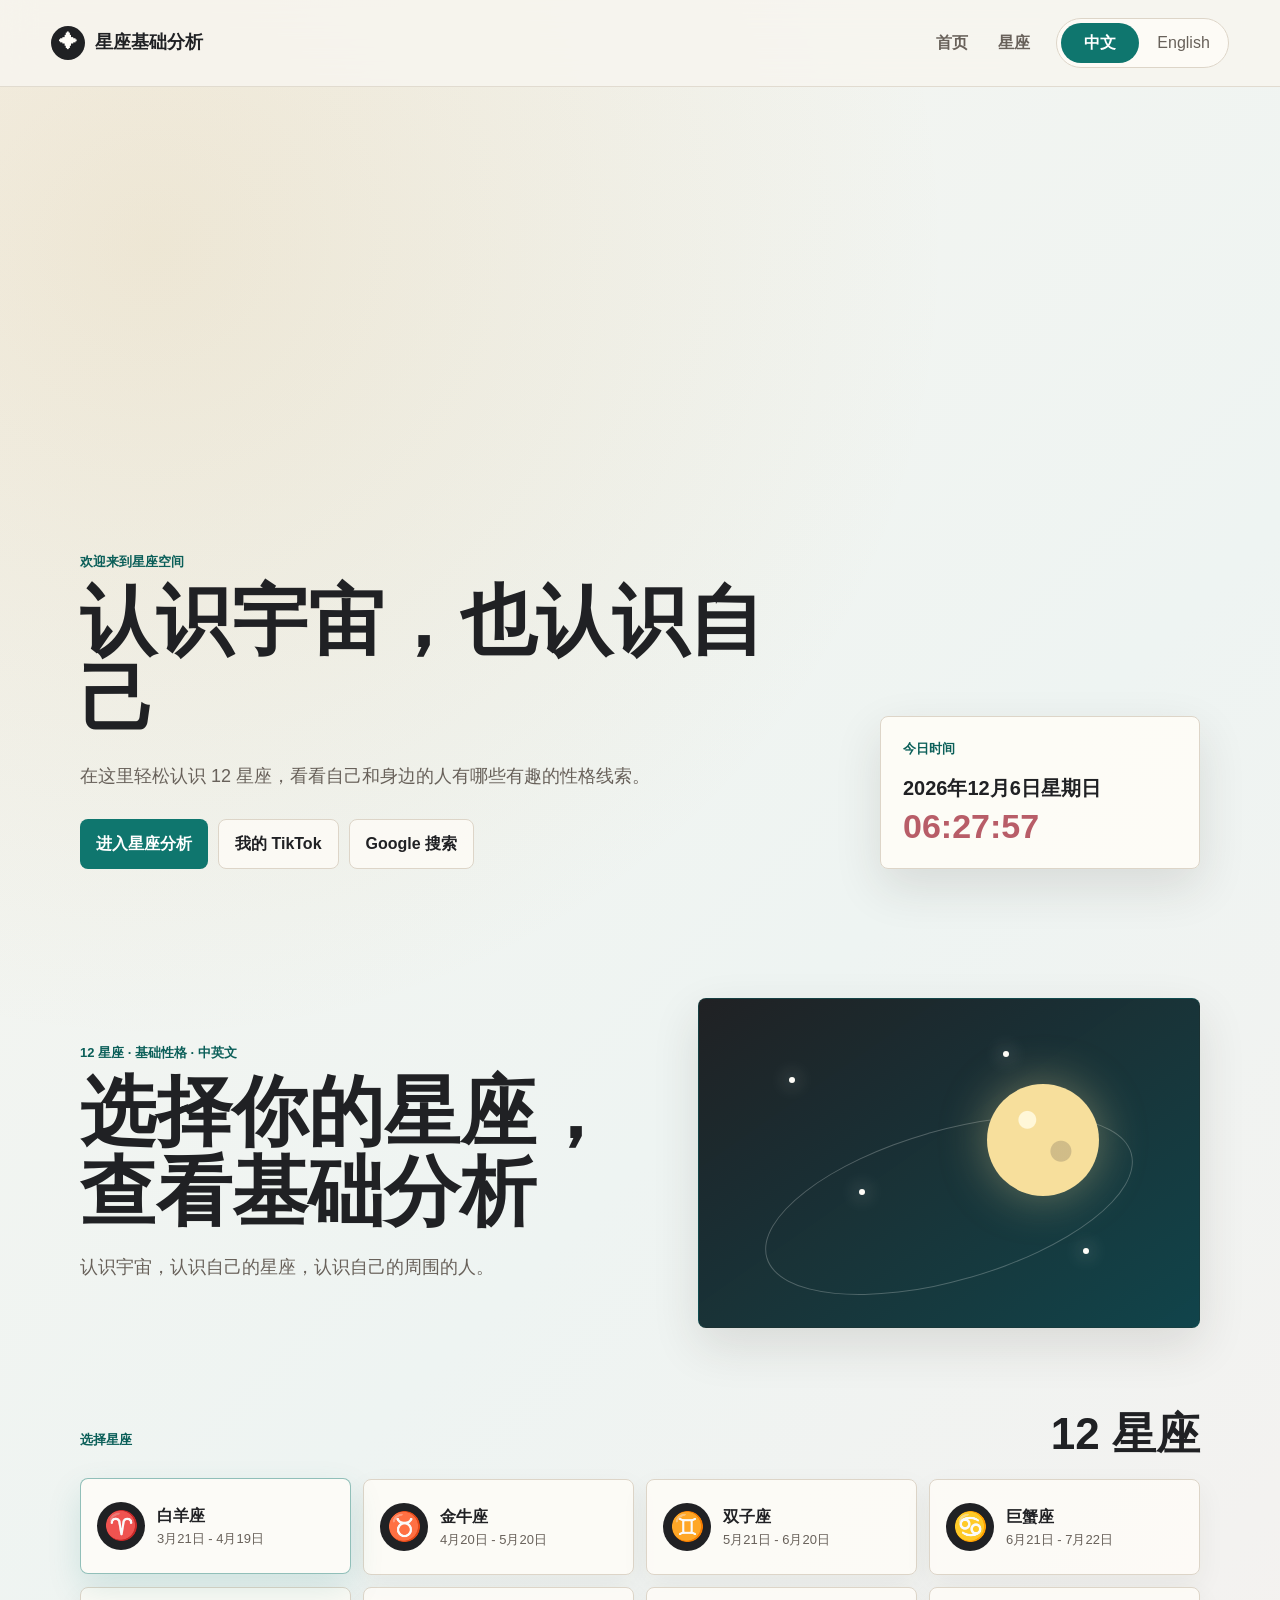
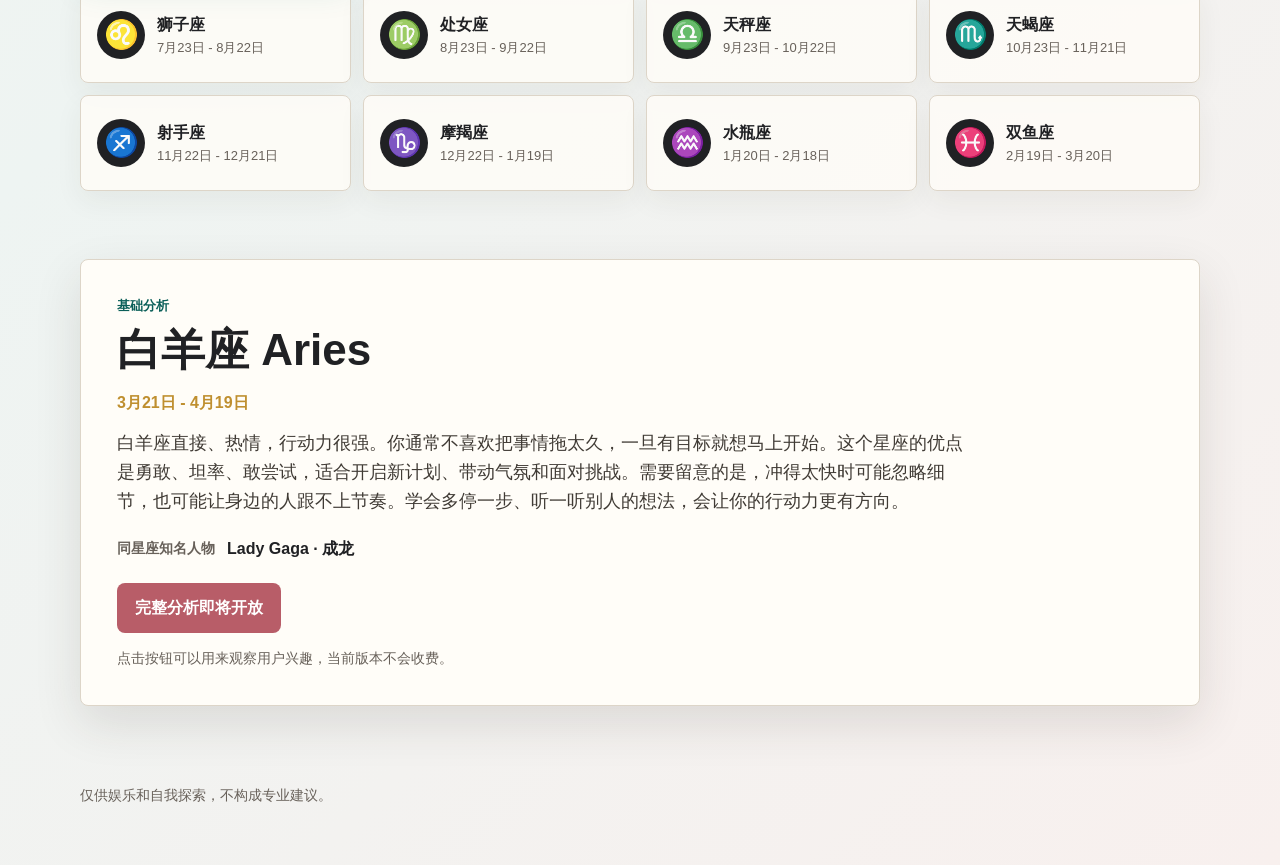
==== index.html @ 5544306d "Bust asset cache for Pages update" ====
<!doctype html>
<html lang="zh-CN">
  <head>
    <meta charset="utf-8">
    <meta name="viewport" content="width=device-width, initial-scale=1">
    <title>星座基础分析 | Zodiac Basics</title>
    <meta
      name="description"
      content="选择你的星座，查看中英文基础星座分析。完整分析即将开放。"
    >
    <link rel="stylesheet" href="styles.css?v=20260519">
  </head>
  <body>
    <header class="site-header">
      <a class="brand" href="#top" aria-label="Zodiac Basics home">
        <span class="brand-mark">✦</span>
        <span data-i18n="brand">星座基础分析</span>
      </a>
      <div class="header-actions">
        <nav class="site-nav" aria-label="Main navigation">
          <a href="#top" data-i18n="navHome">首页</a>
          <a href="#zodiac" data-i18n="navZodiac">星座</a>
        </nav>
        <div class="language-switch" aria-label="Language switch">
          <button class="lang-button active" type="button" data-lang="zh">中文</button>
          <button class="lang-button" type="button" data-lang="en">English</button>
        </div>
      </div>
    </header>

    <main id="top">
      <section class="welcome">
        <div class="welcome-copy">
          <p class="eyebrow" data-i18n="welcomeEyebrow">欢迎来到星座空间</p>
          <h1 data-i18n="welcomeTitle">认识宇宙，也认识自己</h1>
          <p class="hero-text" data-i18n="welcomeText">
            在这里轻松认识 12 星座，看看自己和身边的人有哪些有趣的性格线索。
          </p>
          <div class="welcome-actions">
            <a class="primary-link" href="#zodiac" data-i18n="enterSite">进入星座分析</a>
            <a class="secondary-link" href="https://www.tiktok.com/@funsky9" target="_blank" rel="noopener" data-i18n="tiktokLink">我的 TikTok</a>
            <a class="secondary-link" href="https://www.google.com/search?q=zodiac+signs" target="_blank" rel="noopener" data-i18n="googleLink">Google 搜索</a>
          </div>
        </div>
        <aside class="time-panel" aria-live="polite">
          <p class="eyebrow" data-i18n="today">今日时间</p>
          <strong id="current-date">--</strong>
          <span id="current-time">--:--:--</span>
        </aside>
      </section>

      <section class="hero">
        <div class="hero-copy">
          <p class="eyebrow" data-i18n="eyebrow">12 星座 · 基础性格 · 中英文</p>
          <h1 data-i18n="heroTitle">选择你的星座，查看基础分析</h1>
          <p class="hero-text" data-i18n="heroText">
            认识宇宙，认识自己的星座，认识自己的周围的人。
          </p>
        </div>
        <div class="sky-visual" aria-hidden="true">
          <span class="star s1"></span>
          <span class="star s2"></span>
          <span class="star s3"></span>
          <span class="star s4"></span>
          <span class="orbit"></span>
          <span class="moon"></span>
        </div>
      </section>

      <section class="zodiac-section" id="zodiac" aria-labelledby="zodiac-title">
        <div class="section-heading">
          <p class="eyebrow" data-i18n="choose">选择星座</p>
          <h2 id="zodiac-title" data-i18n="zodiacTitle">12 星座</h2>
        </div>
        <div class="zodiac-grid" id="zodiac-grid"></div>
      </section>

      <section class="analysis-section" aria-live="polite">
        <div class="analysis-panel">
          <div>
            <p class="eyebrow" data-i18n="basicAnalysis">基础分析</p>
            <h2 id="selected-name">白羊座 Aries</h2>
          </div>
          <p id="selected-date" class="date-range">3月21日 - 4月19日</p>
          <p id="selected-analysis" class="analysis-text"></p>
          <div class="celebrity-row">
            <span data-i18n="celebrities">同星座知名人物</span>
            <strong id="selected-celebrities"></strong>
          </div>
          <button class="unlock-button" type="button" id="unlock-button">
            <span data-i18n="comingSoon">完整分析即将开放</span>
          </button>
          <p class="microcopy" id="interest-count" data-i18n="interestHint">
            点击按钮可以用来观察用户兴趣，当前版本不会收费。
          </p>
        </div>
      </section>
    </main>

    <footer class="site-footer">
      <p data-i18n="footer">仅供娱乐和自我探索，不构成专业建议。</p>
    </footer>

    <script src="script.js?v=20260519"></script>
  </body>
</html>
---- styles.css ----
:root {
  color-scheme: light;
  --bg: #f7f5ef;
  --ink: #202124;
  --muted: #68615a;
  --line: #ddd5c8;
  --paper: #fffdf8;
  --accent: #0f766e;
  --accent-strong: #0b5f59;
  --gold: #bf8f2f;
  --rose: #b85d68;
  --shadow: 0 18px 48px rgba(52, 45, 36, 0.12);
}

* {
  box-sizing: border-box;
}

html {
  scroll-behavior: smooth;
}

body {
  margin: 0;
  min-height: 100vh;
  background:
    radial-gradient(circle at 12% 10%, rgba(191, 143, 47, 0.14), transparent 32%),
    linear-gradient(135deg, #f7f5ef 0%, #eef4f2 48%, #f8f0ee 100%);
  color: var(--ink);
  font-family: Arial, "Noto Sans SC", "Microsoft YaHei", sans-serif;
  line-height: 1.6;
}

.site-header {
  position: sticky;
  top: 0;
  z-index: 5;
  display: flex;
  align-items: center;
  justify-content: space-between;
  gap: 16px;
  padding: 18px clamp(18px, 4vw, 56px);
  background: rgba(247, 245, 239, 0.86);
  border-bottom: 1px solid rgba(221, 213, 200, 0.8);
  backdrop-filter: blur(16px);
}

.brand {
  display: inline-flex;
  align-items: center;
  gap: 10px;
  color: var(--ink);
  font-size: 18px;
  font-weight: 800;
  text-decoration: none;
}

.brand-mark {
  display: grid;
  width: 34px;
  height: 34px;
  place-items: center;
  border-radius: 50%;
  background: var(--ink);
  color: #fffdf8;
}

.header-actions {
  display: flex;
  align-items: center;
  gap: 14px;
}

.site-nav {
  display: inline-flex;
  align-items: center;
  gap: 6px;
}

.site-nav a {
  min-height: 38px;
  padding: 8px 12px;
  border-radius: 999px;
  color: var(--muted);
  font-weight: 700;
  text-decoration: none;
}

.site-nav a:hover {
  background: rgba(15, 118, 110, 0.1);
  color: var(--accent-strong);
}

.language-switch {
  display: inline-flex;
  gap: 4px;
  padding: 4px;
  border: 1px solid var(--line);
  border-radius: 999px;
  background: rgba(255, 253, 248, 0.8);
}

.lang-button,
.unlock-button,
.zodiac-card {
  font: inherit;
}

.lang-button {
  min-width: 78px;
  min-height: 38px;
  padding: 7px 14px;
  border: 0;
  border-radius: 999px;
  background: transparent;
  color: var(--muted);
  cursor: pointer;
}

.lang-button.active {
  background: var(--accent);
  color: white;
  font-weight: 700;
}

main {
  width: min(1120px, calc(100% - 36px));
  margin: 0 auto;
}

.welcome {
  display: grid;
  grid-template-columns: minmax(0, 1fr) minmax(230px, 320px);
  gap: clamp(22px, 5vw, 60px);
  align-items: end;
  min-height: calc(100vh - 82px);
  padding: clamp(42px, 8vw, 96px) 0 36px;
}

.welcome-copy h1 {
  max-width: 820px;
}

.welcome-actions {
  display: flex;
  flex-wrap: wrap;
  gap: 10px;
  margin-top: 28px;
}

.primary-link,
.secondary-link {
  display: inline-flex;
  align-items: center;
  justify-content: center;
  min-height: 46px;
  padding: 11px 16px;
  border-radius: 8px;
  font-weight: 800;
  text-decoration: none;
}

.primary-link {
  background: var(--accent);
  color: white;
}

.primary-link:hover {
  background: var(--accent-strong);
}

.secondary-link {
  border: 1px solid var(--line);
  background: rgba(255, 253, 248, 0.76);
  color: var(--ink);
}

.secondary-link:hover {
  border-color: rgba(15, 118, 110, 0.45);
}

.time-panel {
  display: grid;
  gap: 4px;
  padding: 22px;
  border: 1px solid var(--line);
  border-radius: 8px;
  background: rgba(255, 253, 248, 0.88);
  box-shadow: var(--shadow);
}

.time-panel strong {
  font-size: 20px;
}

.time-panel span {
  color: var(--rose);
  font-size: 34px;
  font-weight: 900;
  line-height: 1.1;
}

.hero {
  display: grid;
  grid-template-columns: minmax(0, 1.05fr) minmax(280px, 0.95fr);
  gap: clamp(28px, 5vw, 72px);
  align-items: center;
  min-height: 470px;
  padding: clamp(42px, 7vw, 84px) 0 38px;
}

.eyebrow {
  margin: 0 0 8px;
  color: var(--accent-strong);
  font-size: 13px;
  font-weight: 800;
  letter-spacing: 0;
  text-transform: uppercase;
}

h1,
h2,
p {
  overflow-wrap: anywhere;
}

h1 {
  max-width: 760px;
  margin: 0;
  font-size: clamp(42px, 7vw, 76px);
  line-height: 1.05;
  letter-spacing: 0;
}

h2 {
  margin: 0;
  font-size: clamp(28px, 4vw, 44px);
  line-height: 1.15;
  letter-spacing: 0;
}

.hero-text {
  max-width: 630px;
  margin: 22px 0 0;
  color: var(--muted);
  font-size: 18px;
}

.sky-visual {
  position: relative;
  min-height: 330px;
  overflow: hidden;
  border: 1px solid rgba(15, 118, 110, 0.18);
  border-radius: 8px;
  background:
    linear-gradient(145deg, rgba(32, 33, 36, 0.94), rgba(15, 72, 79, 0.9)),
    #202124;
  box-shadow: var(--shadow);
}

.moon {
  position: absolute;
  right: 20%;
  top: 26%;
  width: 112px;
  height: 112px;
  border-radius: 50%;
  background:
    radial-gradient(circle at 36% 32%, #fff7d8 0 8%, transparent 9%),
    radial-gradient(circle at 66% 60%, rgba(120, 108, 90, 0.3) 0 10%, transparent 11%),
    #f7df9c;
  box-shadow: 0 0 48px rgba(247, 223, 156, 0.38);
}

.orbit {
  position: absolute;
  left: 12%;
  bottom: 14%;
  width: 76%;
  height: 46%;
  border: 1px solid rgba(255, 253, 248, 0.24);
  border-radius: 50%;
  transform: rotate(-16deg);
}

.star {
  position: absolute;
  width: 6px;
  height: 6px;
  border-radius: 50%;
  background: #fffdf8;
  box-shadow: 0 0 18px rgba(255, 253, 248, 0.9);
}

.s1 { left: 18%; top: 24%; }
.s2 { left: 32%; top: 58%; }
.s3 { right: 22%; bottom: 22%; }
.s4 { right: 38%; top: 16%; }

.zodiac-section,
.analysis-section {
  padding: 34px 0;
}

.section-heading {
  display: flex;
  align-items: end;
  justify-content: space-between;
  gap: 18px;
  margin-bottom: 20px;
}

.zodiac-grid {
  display: grid;
  grid-template-columns: repeat(4, minmax(0, 1fr));
  gap: 12px;
}

.zodiac-card {
  display: grid;
  grid-template-columns: auto 1fr;
  align-items: center;
  gap: 12px;
  min-height: 96px;
  padding: 16px;
  border: 1px solid var(--line);
  border-radius: 8px;
  background: rgba(255, 253, 248, 0.82);
  color: var(--ink);
  text-align: left;
  cursor: pointer;
  box-shadow: 0 10px 28px rgba(52, 45, 36, 0.06);
}

.zodiac-card:hover,
.zodiac-card.active {
  border-color: rgba(15, 118, 110, 0.45);
  box-shadow: 0 14px 34px rgba(15, 118, 110, 0.14);
  transform: translateY(-1px);
}

.symbol {
  display: grid;
  width: 48px;
  height: 48px;
  place-items: center;
  border-radius: 50%;
  background: #202124;
  color: #f7df9c;
  font-size: 28px;
}

.card-name {
  display: block;
  font-weight: 800;
}

.card-date {
  display: block;
  color: var(--muted);
  font-size: 13px;
}

.analysis-panel {
  display: grid;
  gap: 14px;
  padding: clamp(22px, 4vw, 36px);
  border: 1px solid var(--line);
  border-radius: 8px;
  background: var(--paper);
  box-shadow: var(--shadow);
}

.date-range {
  margin: 0;
  color: var(--gold);
  font-weight: 800;
}

.analysis-text {
  max-width: 860px;
  margin: 0;
  color: #403b35;
  font-size: 18px;
}

.celebrity-row {
  display: flex;
  flex-wrap: wrap;
  gap: 8px 12px;
  align-items: center;
  padding-top: 6px;
  color: var(--muted);
}

.celebrity-row span {
  font-size: 14px;
  font-weight: 800;
}

.celebrity-row strong {
  color: var(--ink);
}

.unlock-button {
  width: fit-content;
  min-height: 48px;
  margin-top: 8px;
  padding: 12px 18px;
  border: 0;
  border-radius: 8px;
  background: var(--rose);
  color: white;
  font-weight: 800;
  cursor: pointer;
}

.unlock-button:hover {
  background: #9f4c57;
}

.microcopy {
  margin: 0;
  color: var(--muted);
  font-size: 14px;
}

.site-footer {
  width: min(1120px, calc(100% - 36px));
  margin: 0 auto;
  padding: 30px 0 44px;
  color: var(--muted);
  font-size: 14px;
}

@media (max-width: 860px) {
  .welcome,
  .hero {
    grid-template-columns: 1fr;
    min-height: auto;
  }

  .sky-visual {
    min-height: 260px;
  }

  .zodiac-grid {
    grid-template-columns: repeat(2, minmax(0, 1fr));
  }
}

@media (max-width: 560px) {
  .site-header {
    align-items: flex-start;
    flex-direction: column;
  }

  .header-actions,
  .site-nav {
    width: 100%;
  }

  .site-nav a {
    flex: 1;
    text-align: center;
  }

  .language-switch,
  .lang-button {
    width: 100%;
  }

  .zodiac-grid {
    grid-template-columns: 1fr;
  }

  .unlock-button {
    width: 100%;
  }
}
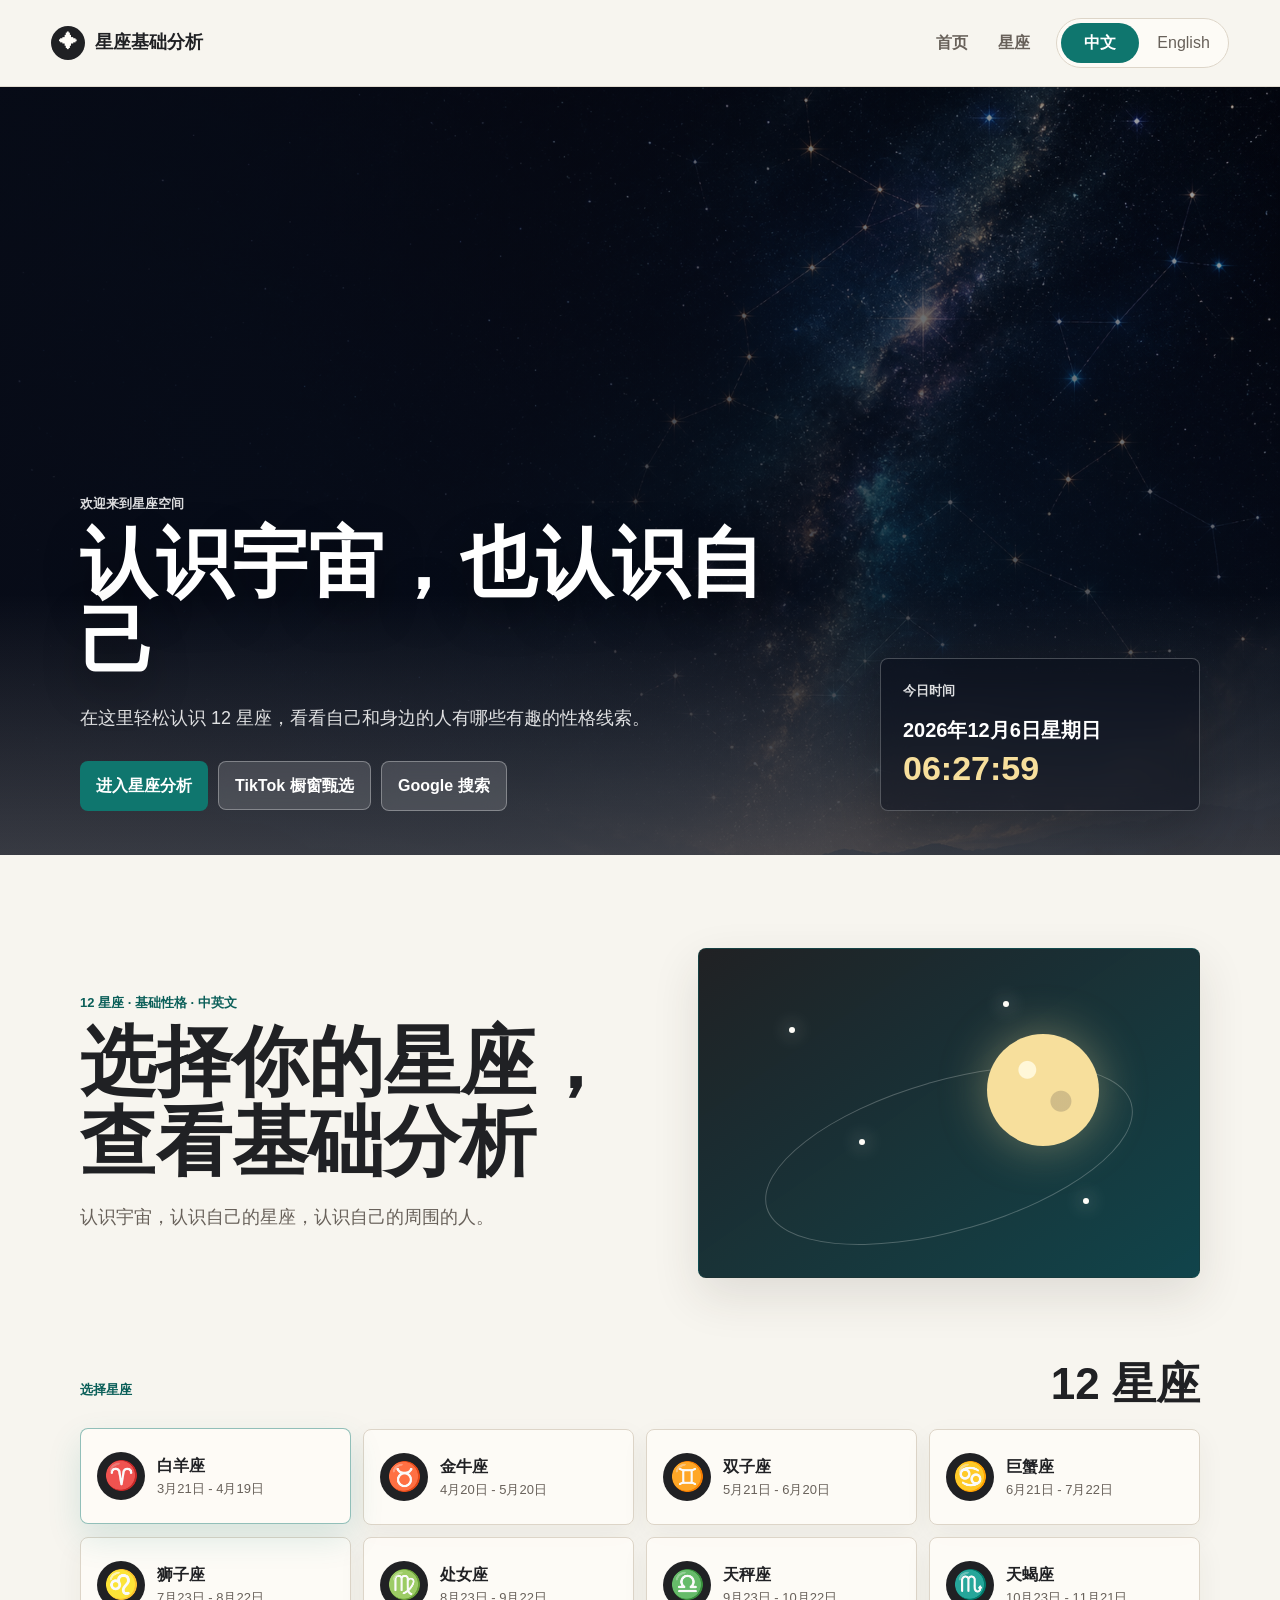
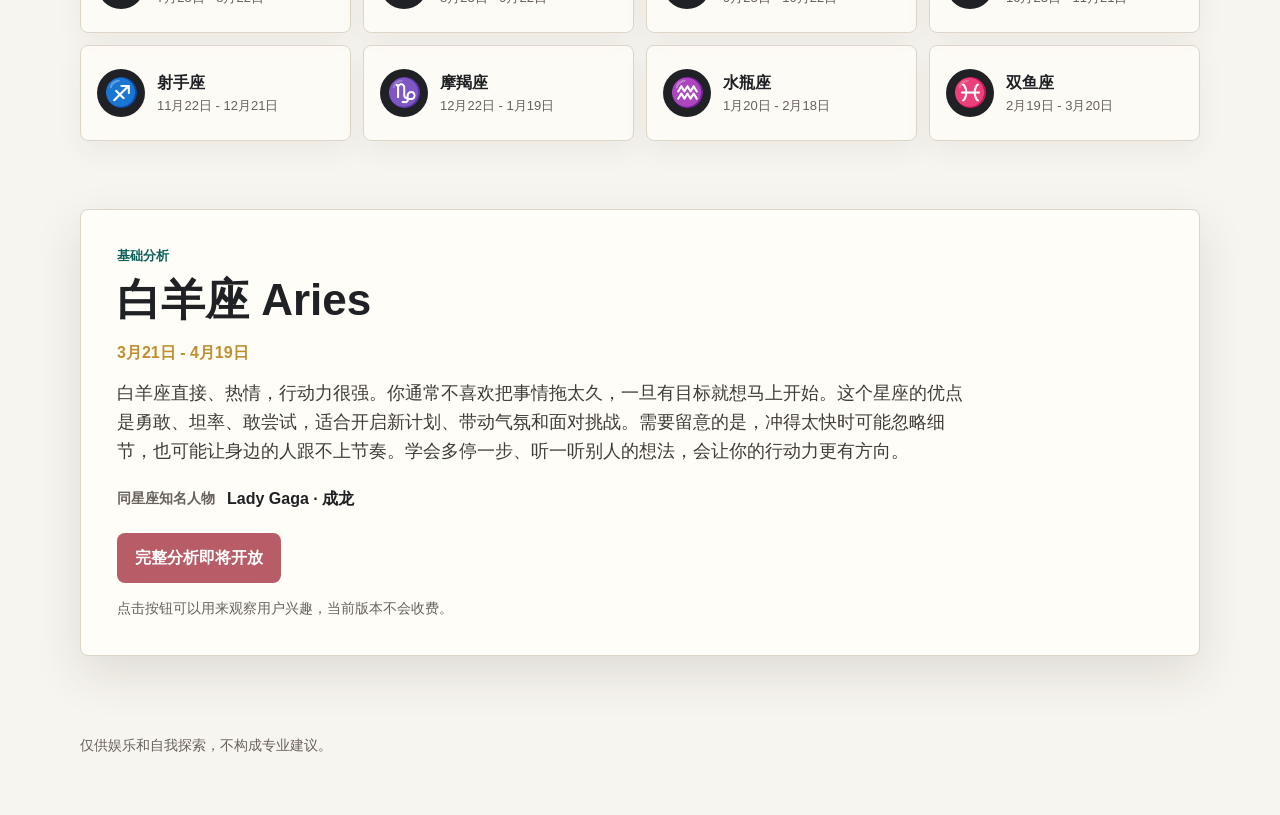
==== commit 679e815d: "Add starry welcome hero" ====
--- a/index.html
+++ b/index.html
@@ -8,7 +8,7 @@
       name="description"
       content="选择你的星座，查看中英文基础星座分析。完整分析即将开放。"
     >
-    <link rel="stylesheet" href="styles.css?v=20260519">
+    <link rel="stylesheet" href="styles.css?v=20260519-2">
   </head>
   <body>
     <header class="site-header">
@@ -38,7 +38,7 @@
           </p>
           <div class="welcome-actions">
             <a class="primary-link" href="#zodiac" data-i18n="enterSite">进入星座分析</a>
-            <a class="secondary-link" href="https://www.tiktok.com/@funsky9" target="_blank" rel="noopener" data-i18n="tiktokLink">我的 TikTok</a>
+            <a class="secondary-link" href="https://www.tiktok.com/@funsky9" target="_blank" rel="noopener" data-i18n="tiktokLink">TikTok 橱窗甄选</a>
             <a class="secondary-link" href="https://www.google.com/search?q=zodiac+signs" target="_blank" rel="noopener" data-i18n="googleLink">Google 搜索</a>
           </div>
         </div>
@@ -101,6 +101,6 @@
       <p data-i18n="footer">仅供娱乐和自我探索，不构成专业建议。</p>
     </footer>
 
-    <script src="script.js?v=20260519"></script>
+    <script src="script.js?v=20260519-2"></script>
   </body>
 </html>
--- a/styles.css
+++ b/styles.css
@@ -23,9 +23,7 @@
 body {
   margin: 0;
   min-height: 100vh;
-  background:
-    radial-gradient(circle at 12% 10%, rgba(191, 143, 47, 0.14), transparent 32%),
-    linear-gradient(135deg, #f7f5ef 0%, #eef4f2 48%, #f8f0ee 100%);
+  background: #f7f5ef;
   color: var(--ink);
   font-family: Arial, "Noto Sans SC", "Microsoft YaHei", sans-serif;
   line-height: 1.6;
@@ -124,21 +122,52 @@
 }
 
 main {
-  width: min(1120px, calc(100% - 36px));
-  margin: 0 auto;
+  width: 100%;
+  margin: 0;
 }
 
 .welcome {
+  position: relative;
   display: grid;
   grid-template-columns: minmax(0, 1fr) minmax(230px, 320px);
   gap: clamp(22px, 5vw, 60px);
   align-items: end;
-  min-height: calc(100vh - 82px);
-  padding: clamp(42px, 8vw, 96px) 0 36px;
+  min-height: calc(100vh - 132px);
+  padding: clamp(54px, 8vw, 92px) max(18px, calc((100vw - 1120px) / 2)) 44px;
+  overflow: hidden;
+  background:
+    linear-gradient(90deg, rgba(8, 12, 24, 0.84) 0%, rgba(8, 12, 24, 0.62) 42%, rgba(8, 12, 24, 0.22) 100%),
+    linear-gradient(180deg, rgba(8, 12, 24, 0.12) 0%, rgba(8, 12, 24, 0.75) 100%),
+    url("assets/hero-stars.png") center / cover no-repeat;
+  color: white;
+}
+
+.welcome::after {
+  position: absolute;
+  right: 0;
+  bottom: 0;
+  left: 0;
+  height: 34%;
+  background: linear-gradient(180deg, transparent, rgba(247, 245, 239, 0.2));
+  content: "";
+  pointer-events: none;
+}
+
+.welcome-copy,
+.time-panel {
+  position: relative;
+  z-index: 1;
 }
 
 .welcome-copy h1 {
   max-width: 820px;
+  color: white;
+  text-shadow: 0 16px 40px rgba(0, 0, 0, 0.42);
+}
+
+.welcome .eyebrow,
+.welcome .hero-text {
+  color: rgba(255, 255, 255, 0.86);
 }
 
 .welcome-actions {
@@ -170,23 +199,26 @@
 }
 
 .secondary-link {
-  border: 1px solid var(--line);
-  background: rgba(255, 253, 248, 0.76);
-  color: var(--ink);
+  border: 1px solid rgba(255, 255, 255, 0.32);
+  background: rgba(255, 255, 255, 0.14);
+  color: white;
+  backdrop-filter: blur(10px);
 }
 
 .secondary-link:hover {
-  border-color: rgba(15, 118, 110, 0.45);
+  border-color: rgba(255, 255, 255, 0.64);
+  background: rgba(255, 255, 255, 0.2);
 }
 
 .time-panel {
   display: grid;
   gap: 4px;
   padding: 22px;
-  border: 1px solid var(--line);
+  border: 1px solid rgba(255, 255, 255, 0.24);
   border-radius: 8px;
-  background: rgba(255, 253, 248, 0.88);
-  box-shadow: var(--shadow);
+  background: rgba(8, 12, 24, 0.48);
+  box-shadow: 0 20px 58px rgba(0, 0, 0, 0.24);
+  backdrop-filter: blur(14px);
 }
 
 .time-panel strong {
@@ -194,13 +226,15 @@
 }
 
 .time-panel span {
-  color: var(--rose);
+  color: #f7df9c;
   font-size: 34px;
   font-weight: 900;
   line-height: 1.1;
 }
 
 .hero {
+  width: min(1120px, calc(100% - 36px));
+  margin: 0 auto;
   display: grid;
   grid-template-columns: minmax(0, 1.05fr) minmax(280px, 0.95fr);
   gap: clamp(28px, 5vw, 72px);
@@ -299,6 +333,8 @@
 
 .zodiac-section,
 .analysis-section {
+  width: min(1120px, calc(100% - 36px));
+  margin: 0 auto;
   padding: 34px 0;
 }
 
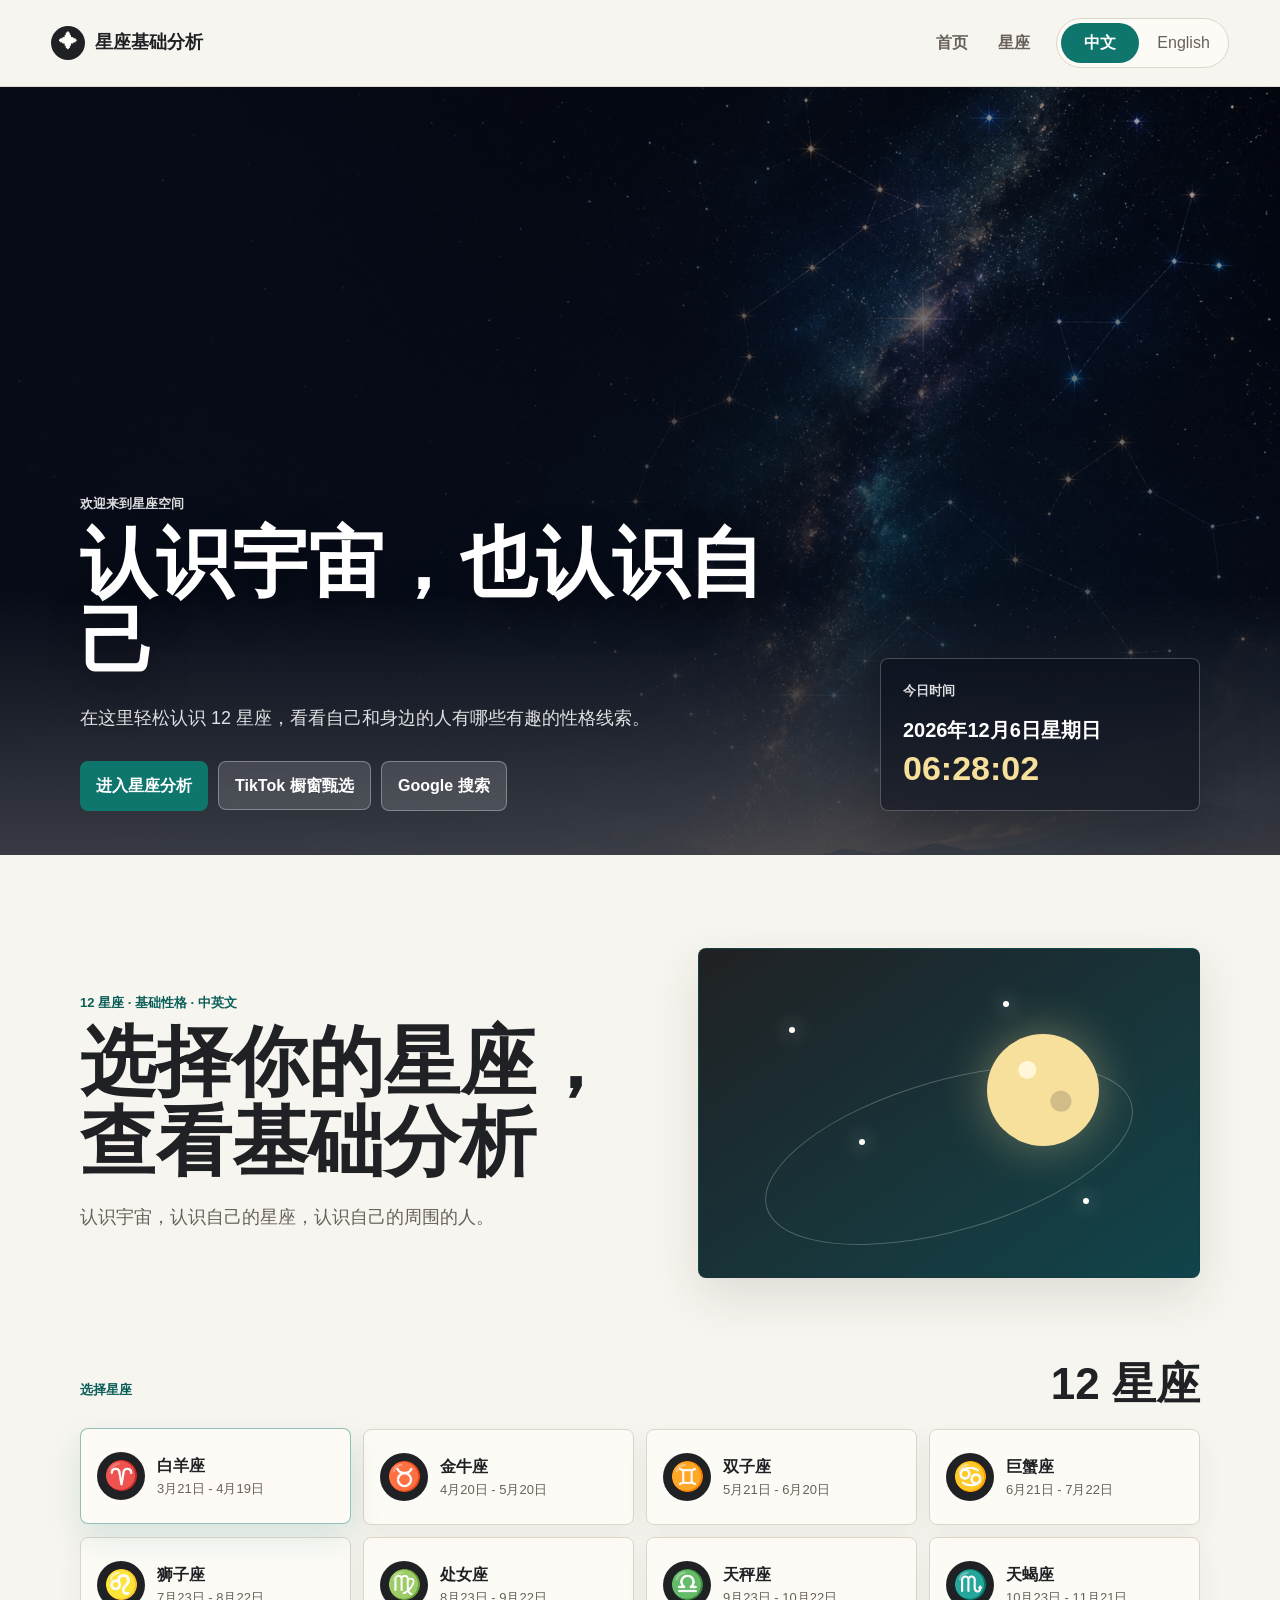
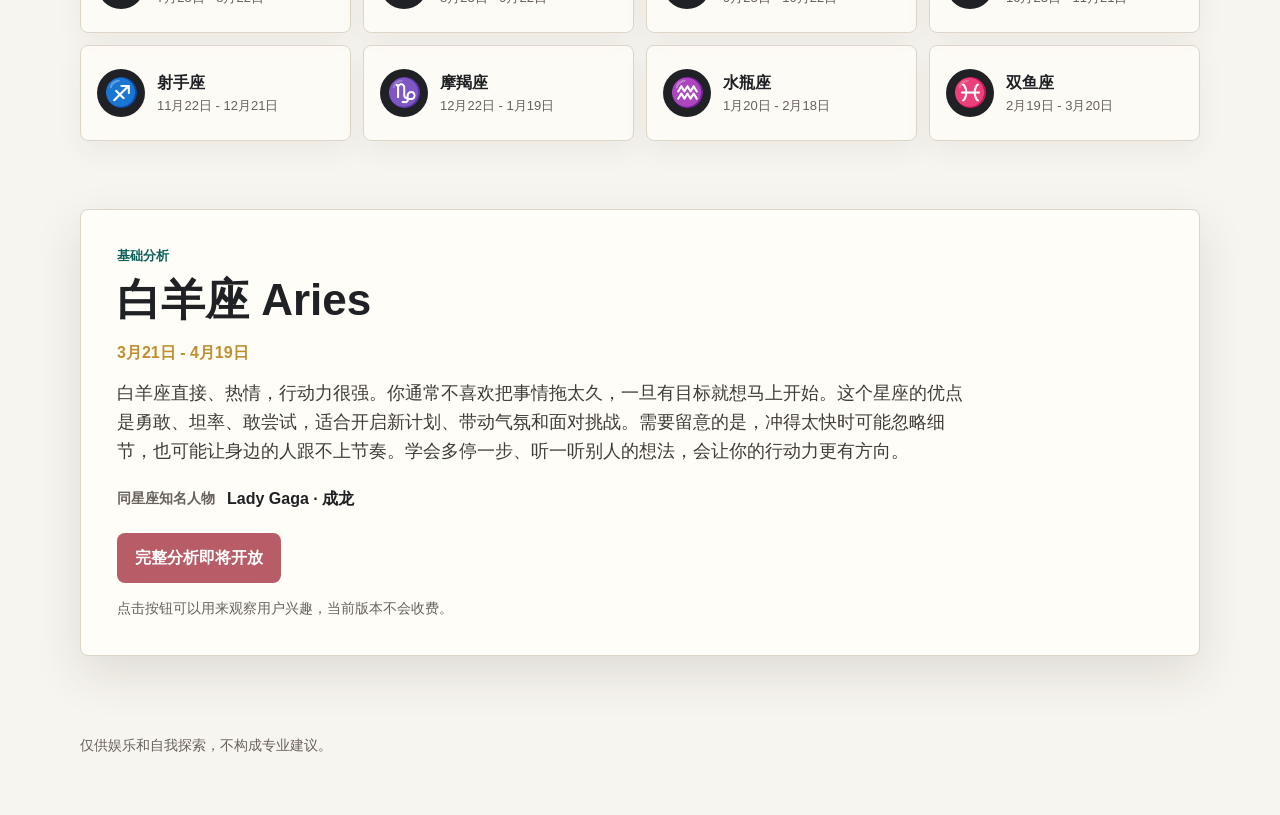
==== commit 2552ddc4: "Add Google Analytics tracking" ====
--- a/index.html
+++ b/index.html
@@ -8,6 +8,14 @@
       name="description"
       content="选择你的星座，查看中英文基础星座分析。完整分析即将开放。"
     >
+    <!-- Google tag (gtag.js) -->
+    <script async src="https://www.googletagmanager.com/gtag/js?id=G-V8E2GJHRS3"></script>
+    <script>
+      window.dataLayer = window.dataLayer || [];
+      function gtag(){dataLayer.push(arguments);}
+      gtag("js", new Date());
+      gtag("config", "G-V8E2GJHRS3");
+    </script>
     <link rel="stylesheet" href="styles.css?v=20260519-2">
   </head>
   <body>
@@ -37,9 +45,9 @@
             在这里轻松认识 12 星座，看看自己和身边的人有哪些有趣的性格线索。
           </p>
           <div class="welcome-actions">
-            <a class="primary-link" href="#zodiac" data-i18n="enterSite">进入星座分析</a>
-            <a class="secondary-link" href="https://www.tiktok.com/@funsky9" target="_blank" rel="noopener" data-i18n="tiktokLink">TikTok 橱窗甄选</a>
-            <a class="secondary-link" href="https://www.google.com/search?q=zodiac+signs" target="_blank" rel="noopener" data-i18n="googleLink">Google 搜索</a>
+            <a class="primary-link" href="#zodiac" data-track="enter_zodiac_click" data-i18n="enterSite">进入星座分析</a>
+            <a class="secondary-link" href="https://www.tiktok.com/@funsky9" target="_blank" rel="noopener" data-track="tiktok_picks_click" data-i18n="tiktokLink">TikTok 橱窗甄选</a>
+            <a class="secondary-link" href="https://www.google.com/search?q=zodiac+signs" target="_blank" rel="noopener" data-track="google_search_click" data-i18n="googleLink">Google 搜索</a>
           </div>
         </div>
         <aside class="time-panel" aria-live="polite">
@@ -101,6 +109,6 @@
       <p data-i18n="footer">仅供娱乐和自我探索，不构成专业建议。</p>
     </footer>
 
-    <script src="script.js?v=20260519-2"></script>
+    <script src="script.js?v=20260519-3"></script>
   </body>
 </html>
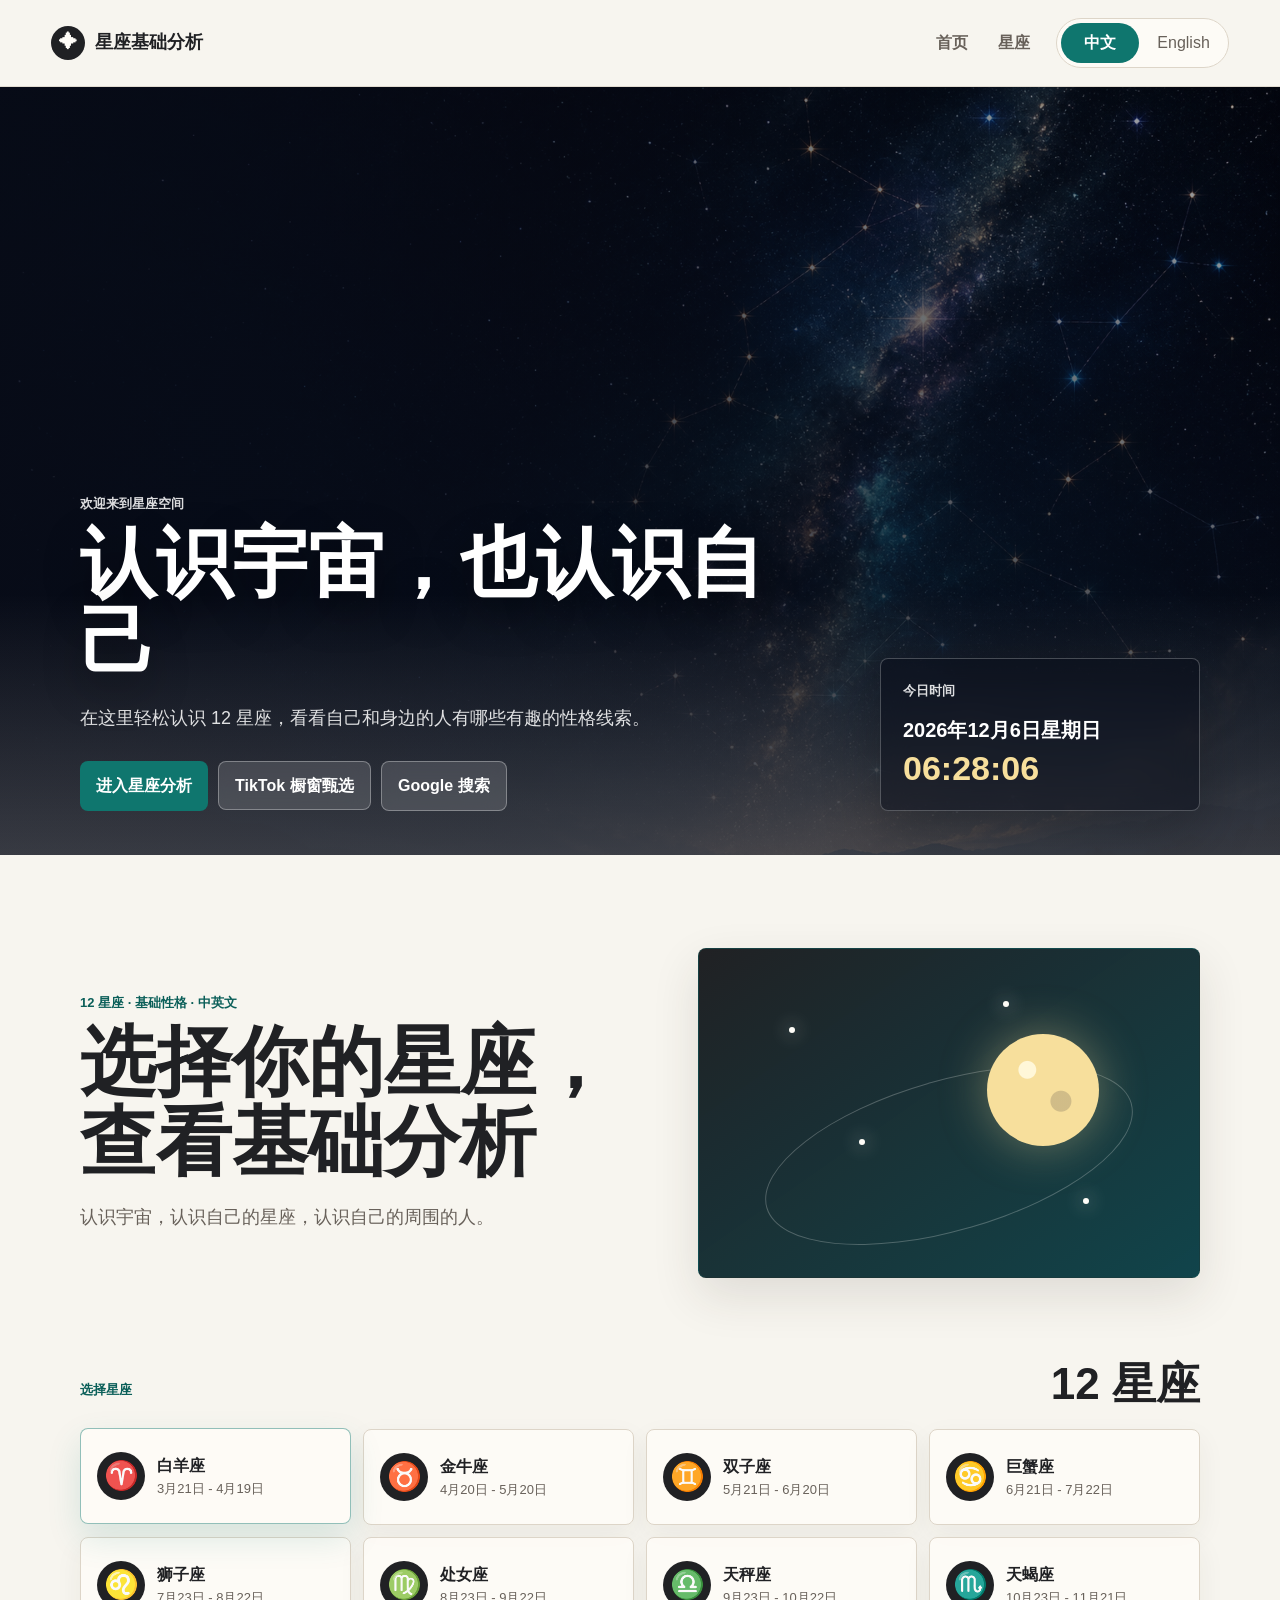
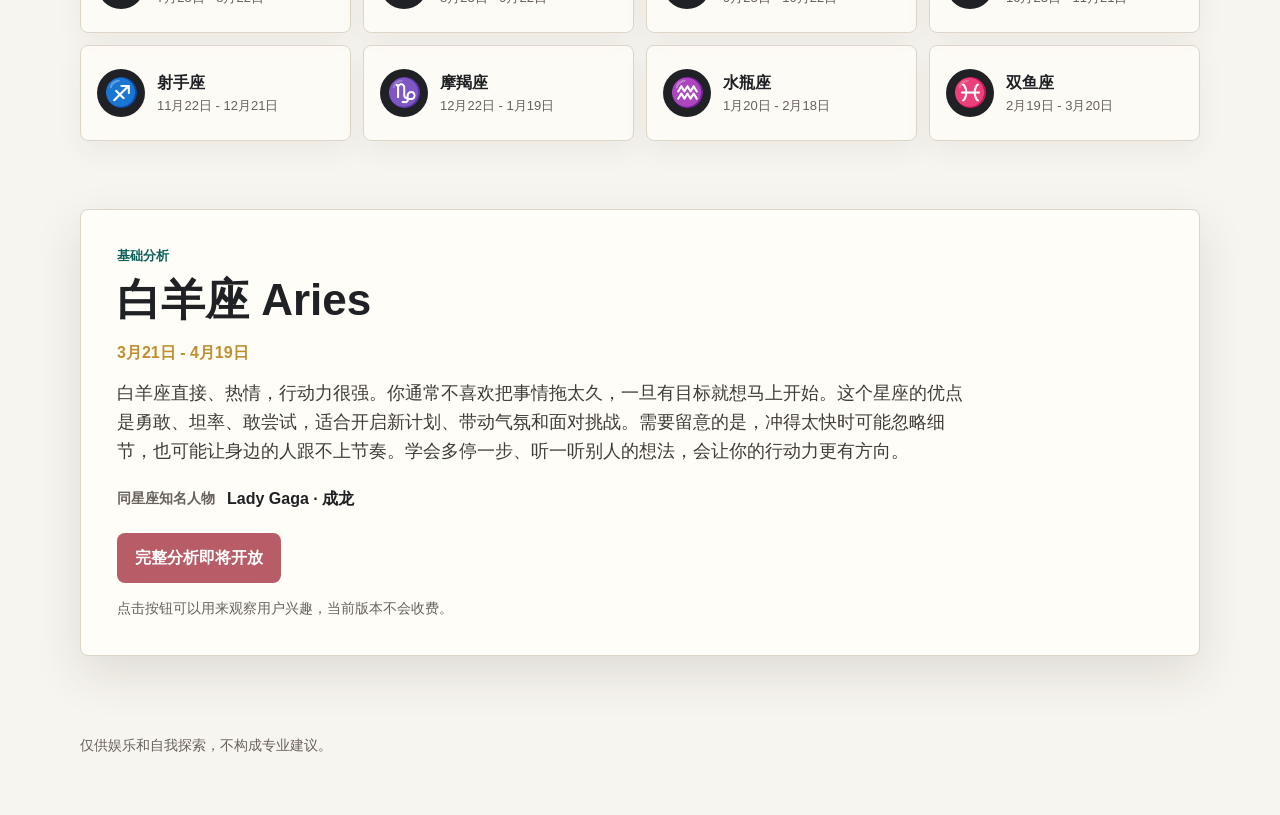
==== commit c433c294: "Make analytics event tracking explicit" ====
--- a/index.html
+++ b/index.html
@@ -12,7 +12,7 @@
     <script async src="https://www.googletagmanager.com/gtag/js?id=G-V8E2GJHRS3"></script>
     <script>
       window.dataLayer = window.dataLayer || [];
-      function gtag(){dataLayer.push(arguments);}
+      window.gtag = function(){window.dataLayer.push(arguments);};
       gtag("js", new Date());
       gtag("config", "G-V8E2GJHRS3");
     </script>
@@ -109,6 +109,6 @@
       <p data-i18n="footer">仅供娱乐和自我探索，不构成专业建议。</p>
     </footer>
 
-    <script src="script.js?v=20260519-3"></script>
+    <script src="script.js?v=20260519-4"></script>
   </body>
 </html>
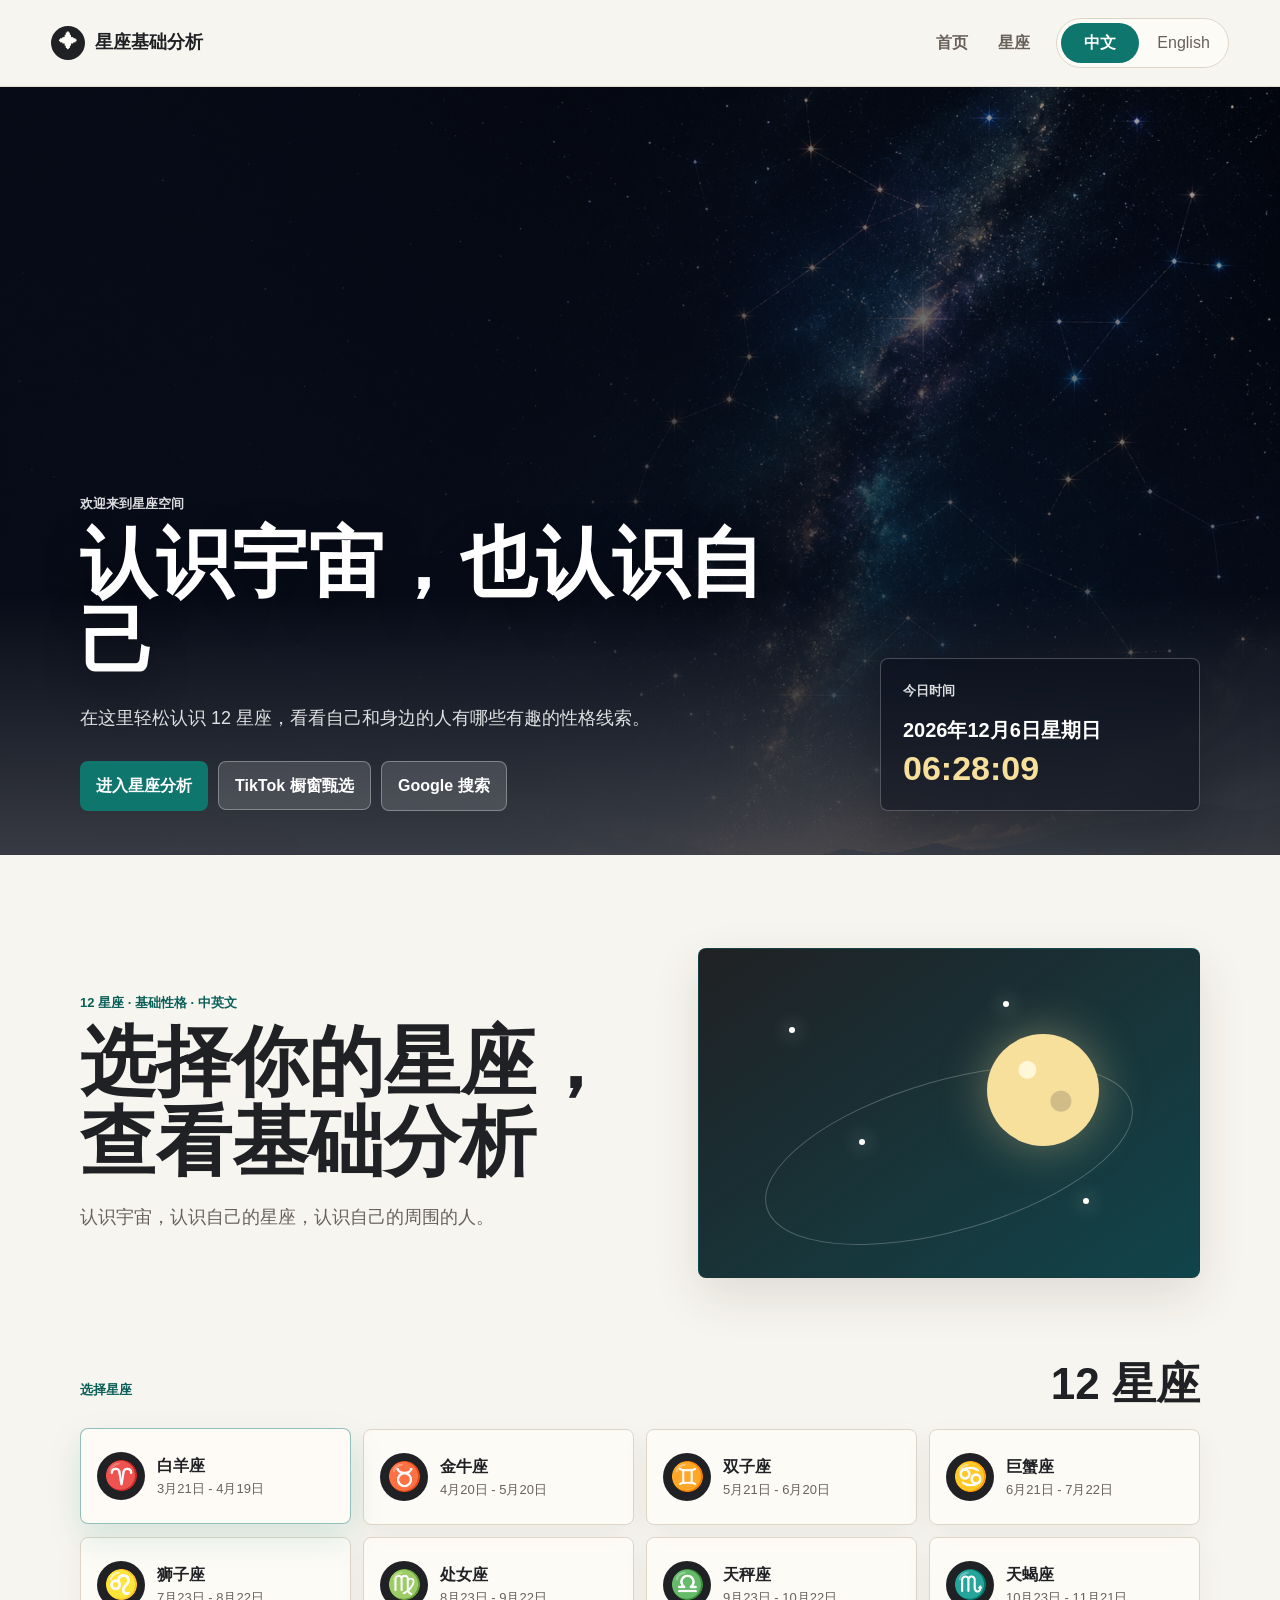
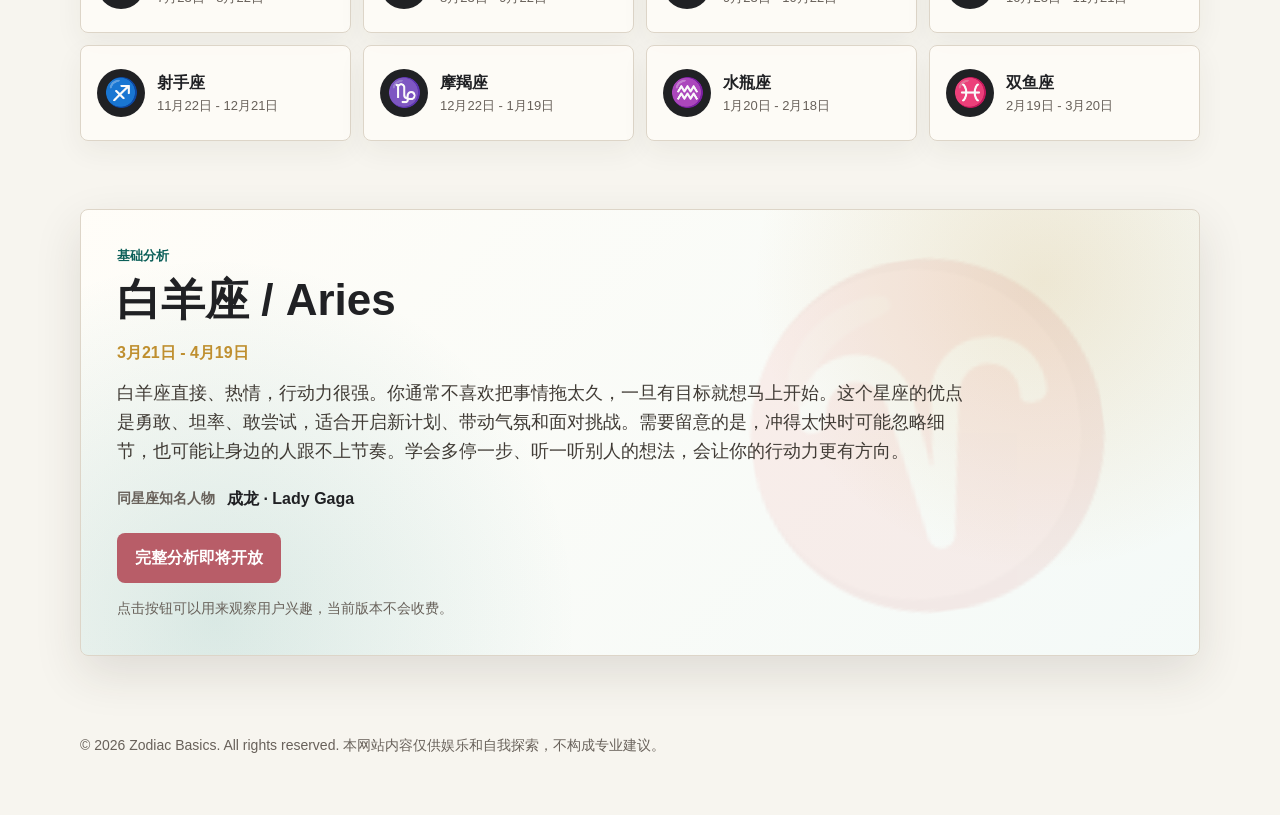
==== commit a5ec4366: "Enhance zodiac analysis cards" ====
--- a/index.html
+++ b/index.html
@@ -16,7 +16,7 @@
       gtag("js", new Date());
       gtag("config", "G-V8E2GJHRS3");
     </script>
-    <link rel="stylesheet" href="styles.css?v=20260519-2">
+    <link rel="stylesheet" href="styles.css?v=20260519-3">
   </head>
   <body>
     <header class="site-header">
@@ -106,9 +106,9 @@
     </main>
 
     <footer class="site-footer">
-      <p data-i18n="footer">仅供娱乐和自我探索，不构成专业建议。</p>
+      <p data-i18n="footer">© 2026 Zodiac Basics. All rights reserved. 本网站内容仅供娱乐和自我探索，不构成专业建议。</p>
     </footer>
 
-    <script src="script.js?v=20260519-4"></script>
+    <script src="script.js?v=20260519-5"></script>
   </body>
 </html>
--- a/styles.css
+++ b/styles.css
@@ -398,13 +398,38 @@
 }
 
 .analysis-panel {
+  position: relative;
+  overflow: hidden;
   display: grid;
   gap: 14px;
   padding: clamp(22px, 4vw, 36px);
   border: 1px solid var(--line);
   border-radius: 8px;
-  background: var(--paper);
+  background:
+    radial-gradient(circle at 86% 16%, rgba(191, 143, 47, 0.18), transparent 28%),
+    radial-gradient(circle at 12% 92%, rgba(15, 118, 110, 0.14), transparent 34%),
+    linear-gradient(135deg, rgba(255, 253, 248, 0.98), rgba(244, 250, 248, 0.94));
   box-shadow: var(--shadow);
+}
+
+.analysis-panel::before {
+  position: absolute;
+  top: 50%;
+  right: clamp(14px, 6vw, 72px);
+  z-index: 0;
+  color: rgba(15, 118, 110, 0.08);
+  content: var(--sign-symbol, "♈");
+  font-family: Arial, "Noto Sans Symbols", sans-serif;
+  font-size: clamp(150px, 26vw, 320px);
+  font-weight: 900;
+  line-height: 1;
+  pointer-events: none;
+  transform: translateY(-50%) rotate(-8deg);
+}
+
+.analysis-panel > * {
+  position: relative;
+  z-index: 1;
 }
 
 .date-range {
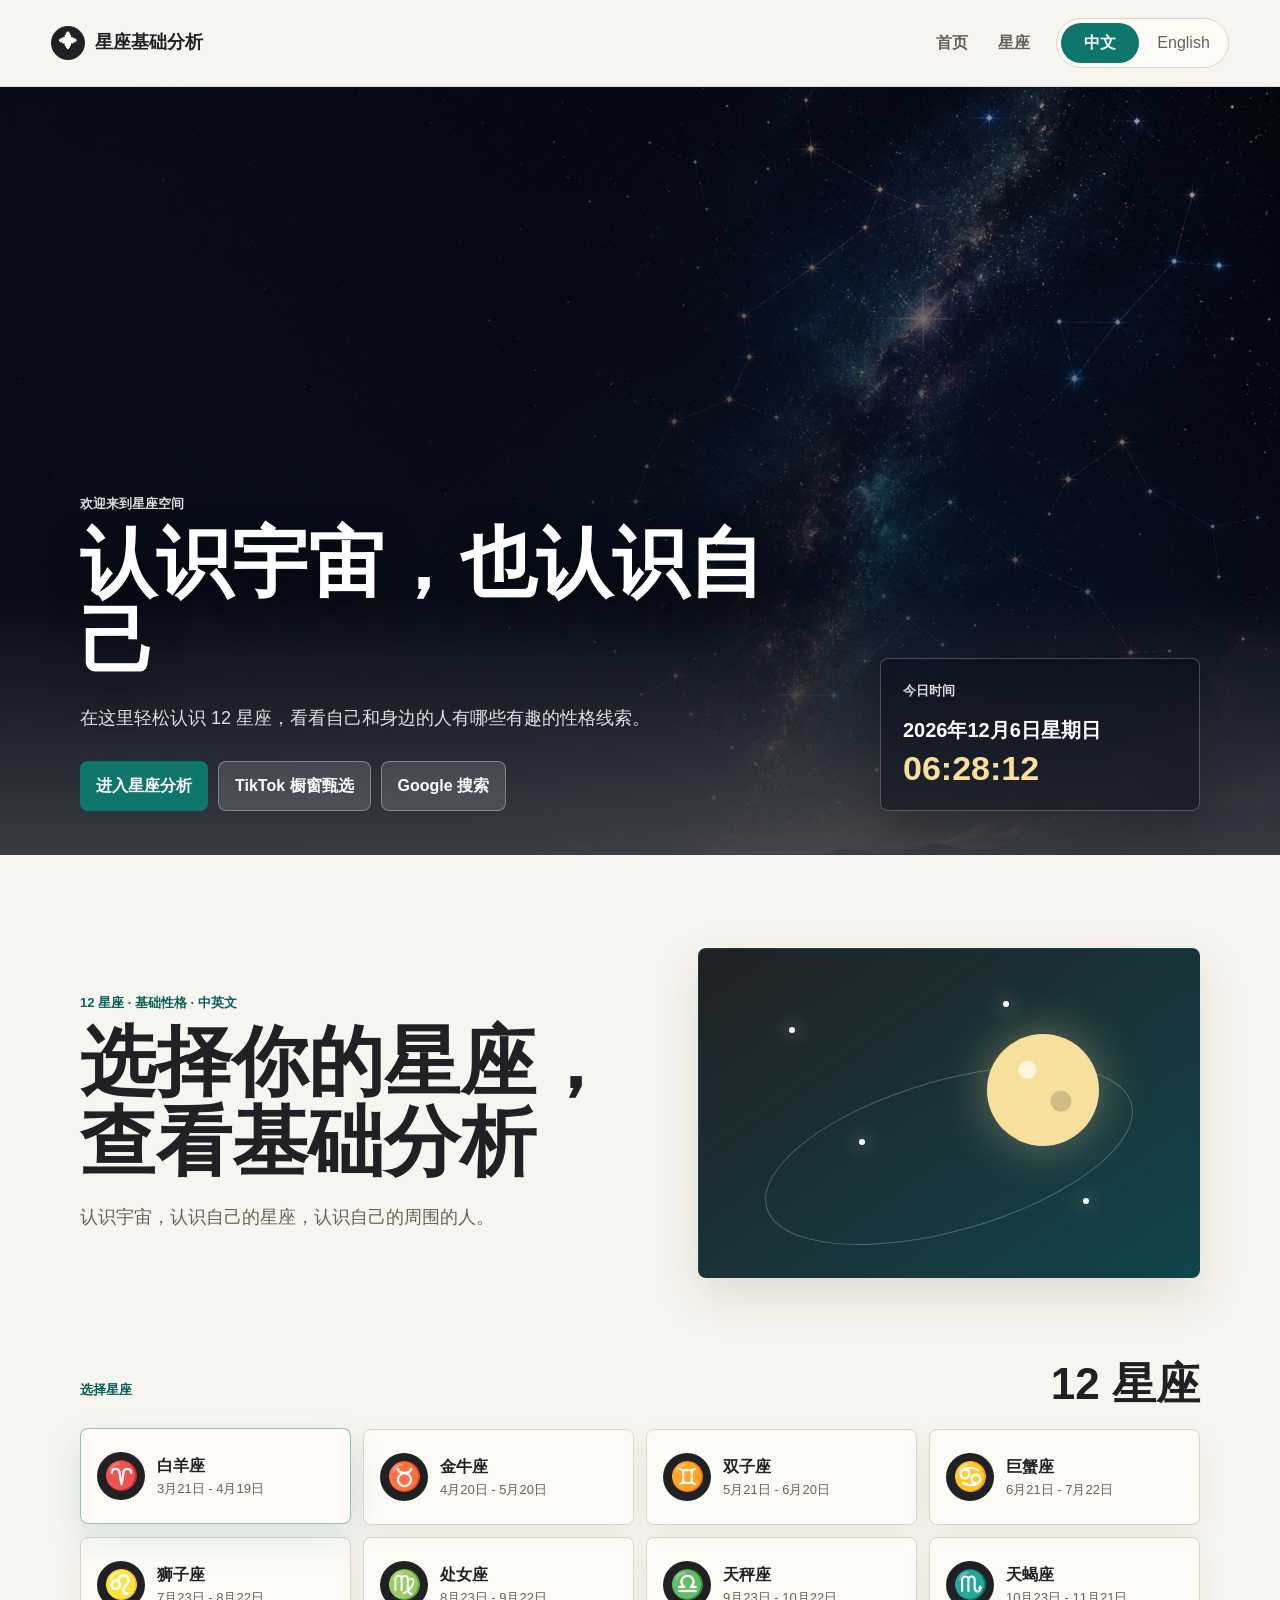
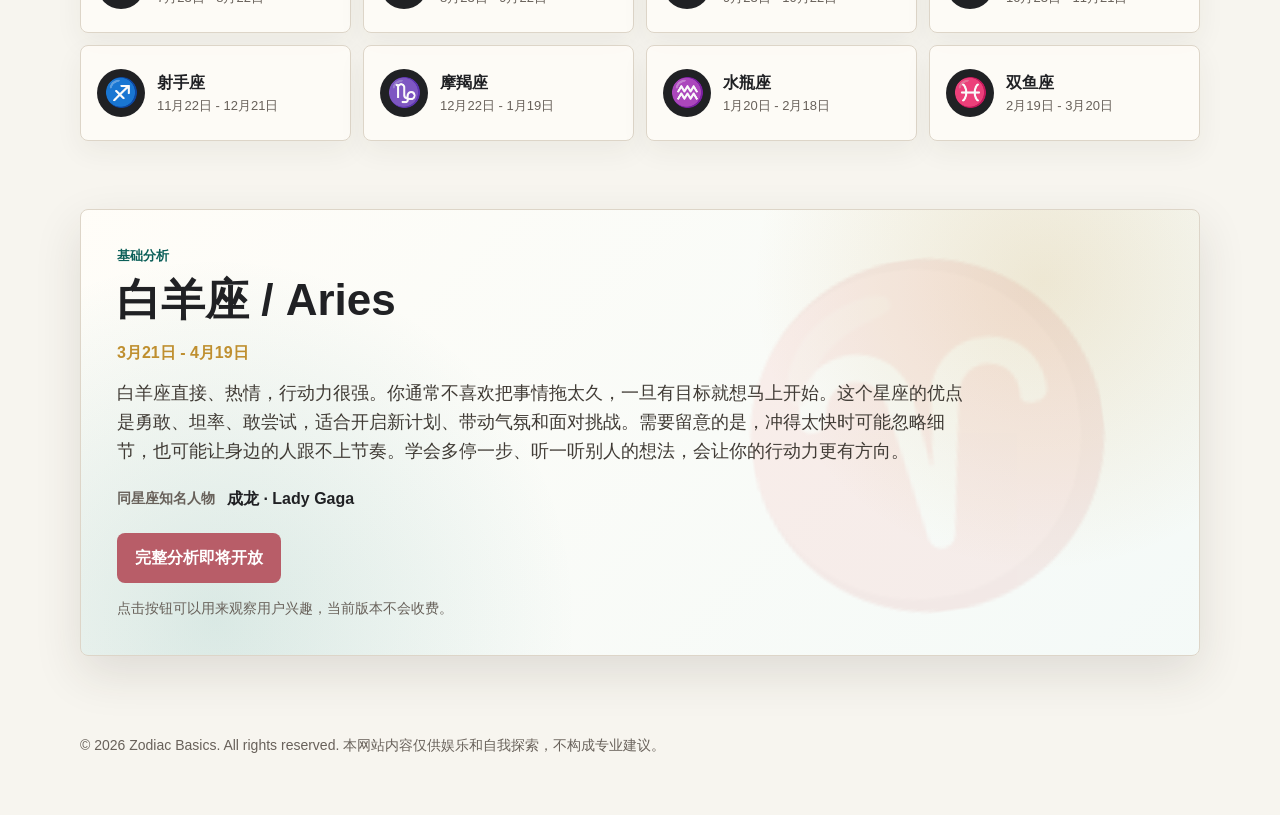
==== commit 1dee88c0: "Add premium interest test modal" ====
--- a/index.html
+++ b/index.html
@@ -105,10 +105,34 @@
       </section>
     </main>
 
+    <div class="modal-backdrop" id="premium-modal" hidden>
+      <section class="premium-modal" role="dialog" aria-modal="true" aria-labelledby="premium-title">
+        <button class="modal-close" type="button" id="modal-close" aria-label="Close premium preview">×</button>
+        <p class="eyebrow" data-i18n="premiumEyebrow">完整分析预告</p>
+        <h2 id="premium-title" data-i18n="premiumTitle">完整星座分析即将开放</h2>
+        <p class="premium-price" data-i18n="premiumPrice">预计价格：$0.99</p>
+        <p class="premium-copy" data-i18n="premiumCopy">
+          完整报告将包含爱情、事业、财富、人际关系、年度趋势和星座匹配建议。
+        </p>
+        <ul class="premium-list">
+          <li data-i18n="premiumLove">爱情与关系倾向</li>
+          <li data-i18n="premiumCareer">事业与金钱方向</li>
+          <li data-i18n="premiumYear">年度趋势提醒</li>
+          <li data-i18n="premiumMatch">适合你的星座匹配</li>
+        </ul>
+        <button class="premium-interest-button" type="button" id="premium-interest-button" data-i18n="premiumInterest">
+          我想第一时间体验
+        </button>
+        <p class="microcopy" id="premium-thanks" data-i18n="premiumHint">
+          当前不会收费，点击只用于统计兴趣。
+        </p>
+      </section>
+    </div>
+
     <footer class="site-footer">
       <p data-i18n="footer">© 2026 Zodiac Basics. All rights reserved. 本网站内容仅供娱乐和自我探索，不构成专业建议。</p>
     </footer>
 
-    <script src="script.js?v=20260519-5"></script>
+    <script src="script.js?v=20260522-1"></script>
   </body>
 </html>
--- a/styles.css
+++ b/styles.css
@@ -27,6 +27,10 @@
   color: var(--ink);
   font-family: Arial, "Noto Sans SC", "Microsoft YaHei", sans-serif;
   line-height: 1.6;
+}
+
+body.modal-open {
+  overflow: hidden;
 }
 
 .site-header {
@@ -480,6 +484,104 @@
   background: #9f4c57;
 }
 
+.modal-backdrop {
+  position: fixed;
+  inset: 0;
+  z-index: 20;
+  display: grid;
+  place-items: center;
+  padding: 18px;
+  background: rgba(8, 12, 24, 0.64);
+  backdrop-filter: blur(10px);
+}
+
+.modal-backdrop[hidden] {
+  display: none;
+}
+
+.premium-modal {
+  position: relative;
+  width: min(560px, 100%);
+  max-height: calc(100vh - 36px);
+  overflow: auto;
+  padding: clamp(24px, 4vw, 34px);
+  border: 1px solid rgba(255, 255, 255, 0.28);
+  border-radius: 8px;
+  background:
+    radial-gradient(circle at 90% 0%, rgba(191, 143, 47, 0.2), transparent 30%),
+    linear-gradient(145deg, #fffdf8, #f2f8f6);
+  box-shadow: 0 24px 80px rgba(0, 0, 0, 0.32);
+}
+
+.modal-close {
+  position: absolute;
+  top: 14px;
+  right: 14px;
+  display: grid;
+  width: 38px;
+  height: 38px;
+  place-items: center;
+  border: 1px solid var(--line);
+  border-radius: 50%;
+  background: rgba(255, 253, 248, 0.86);
+  color: var(--ink);
+  cursor: pointer;
+  font: inherit;
+  font-size: 24px;
+  line-height: 1;
+}
+
+.premium-price {
+  width: fit-content;
+  margin: 14px 0 0;
+  padding: 7px 12px;
+  border-radius: 999px;
+  background: rgba(191, 143, 47, 0.14);
+  color: #8a651c;
+  font-weight: 900;
+}
+
+.premium-copy {
+  margin: 18px 0 0;
+  color: #403b35;
+  font-size: 17px;
+}
+
+.premium-list {
+  display: grid;
+  grid-template-columns: repeat(2, minmax(0, 1fr));
+  gap: 10px;
+  margin: 18px 0 0;
+  padding: 0;
+  list-style: none;
+}
+
+.premium-list li {
+  min-height: 44px;
+  padding: 10px 12px;
+  border: 1px solid var(--line);
+  border-radius: 8px;
+  background: rgba(255, 255, 255, 0.62);
+  font-weight: 800;
+}
+
+.premium-interest-button {
+  width: 100%;
+  min-height: 50px;
+  margin-top: 20px;
+  border: 0;
+  border-radius: 8px;
+  background: var(--accent);
+  color: white;
+  cursor: pointer;
+  font: inherit;
+  font-weight: 900;
+}
+
+.premium-interest-button:hover {
+  background: var(--accent-strong);
+}
+
 .microcopy {
   margin: 0;
   color: var(--muted);
@@ -538,4 +640,8 @@
   .unlock-button {
     width: 100%;
   }
-}
+
+  .premium-list {
+    grid-template-columns: 1fr;
+  }
+}
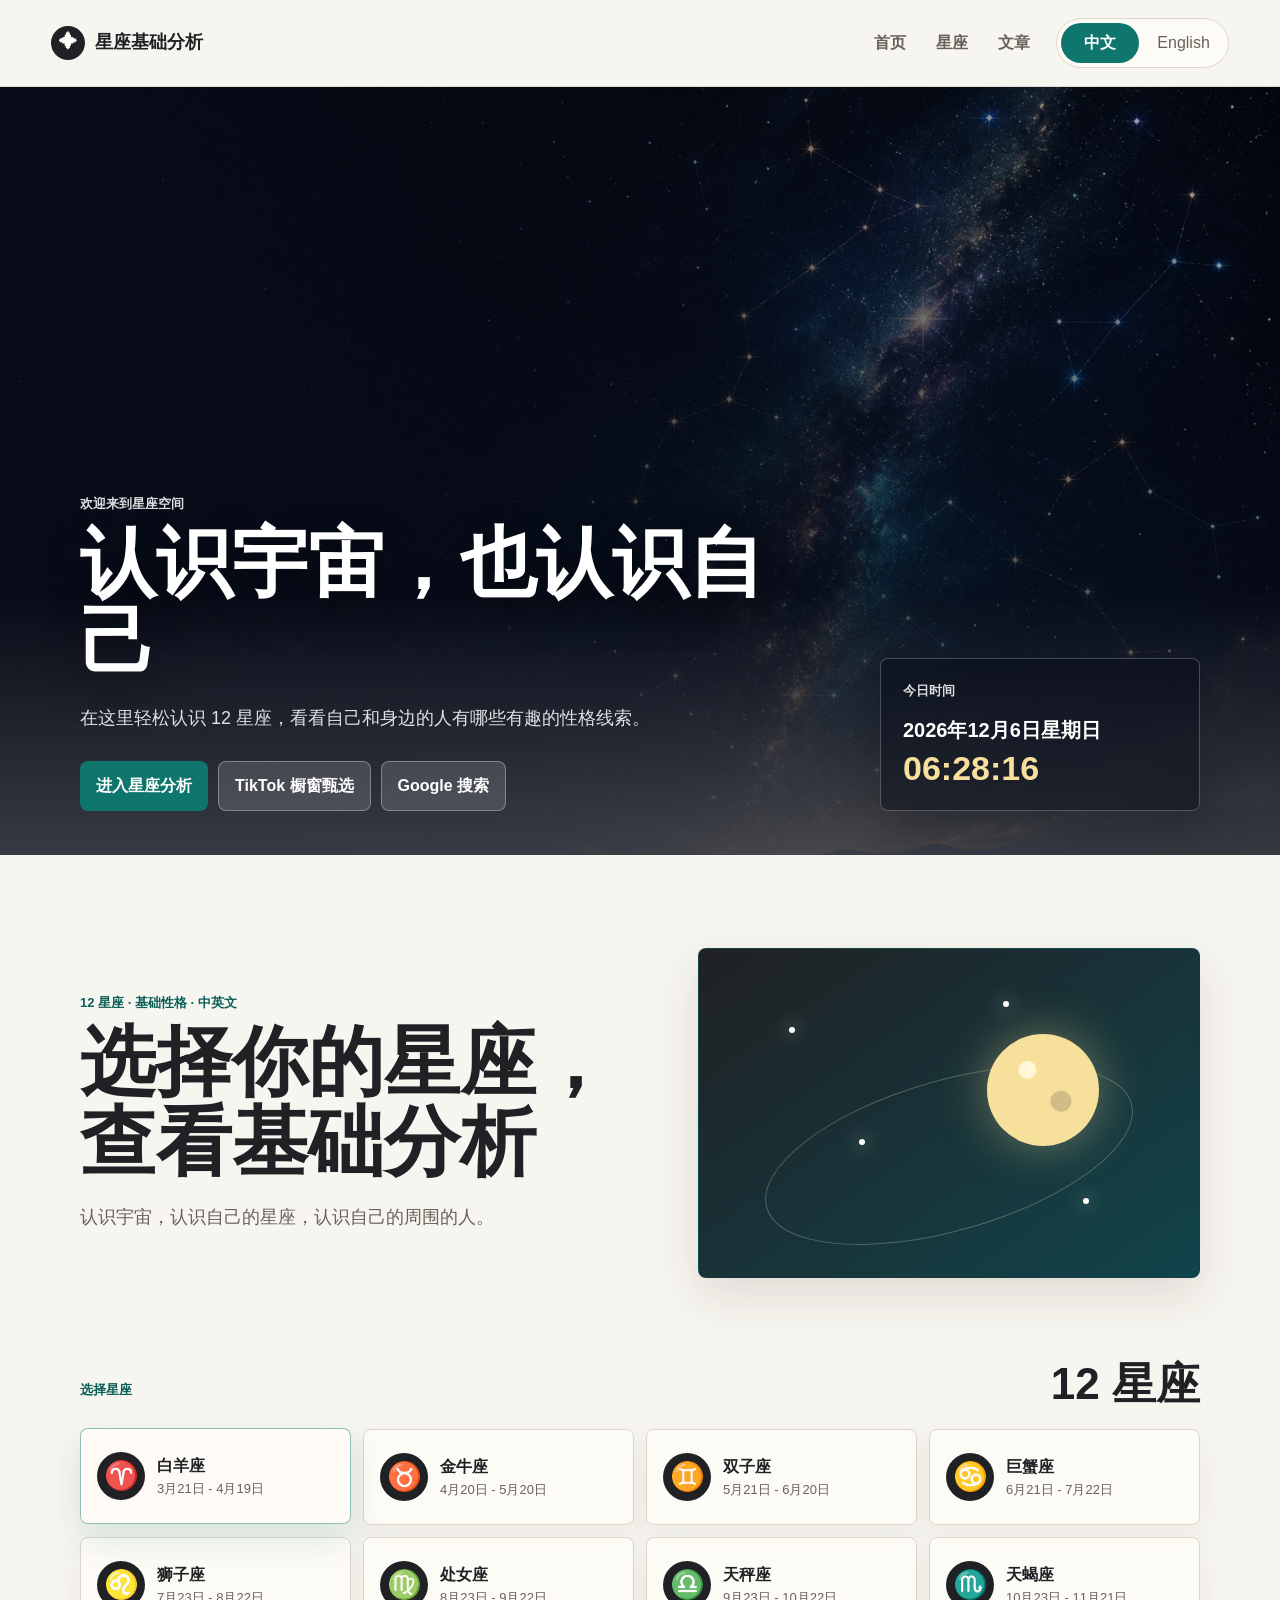
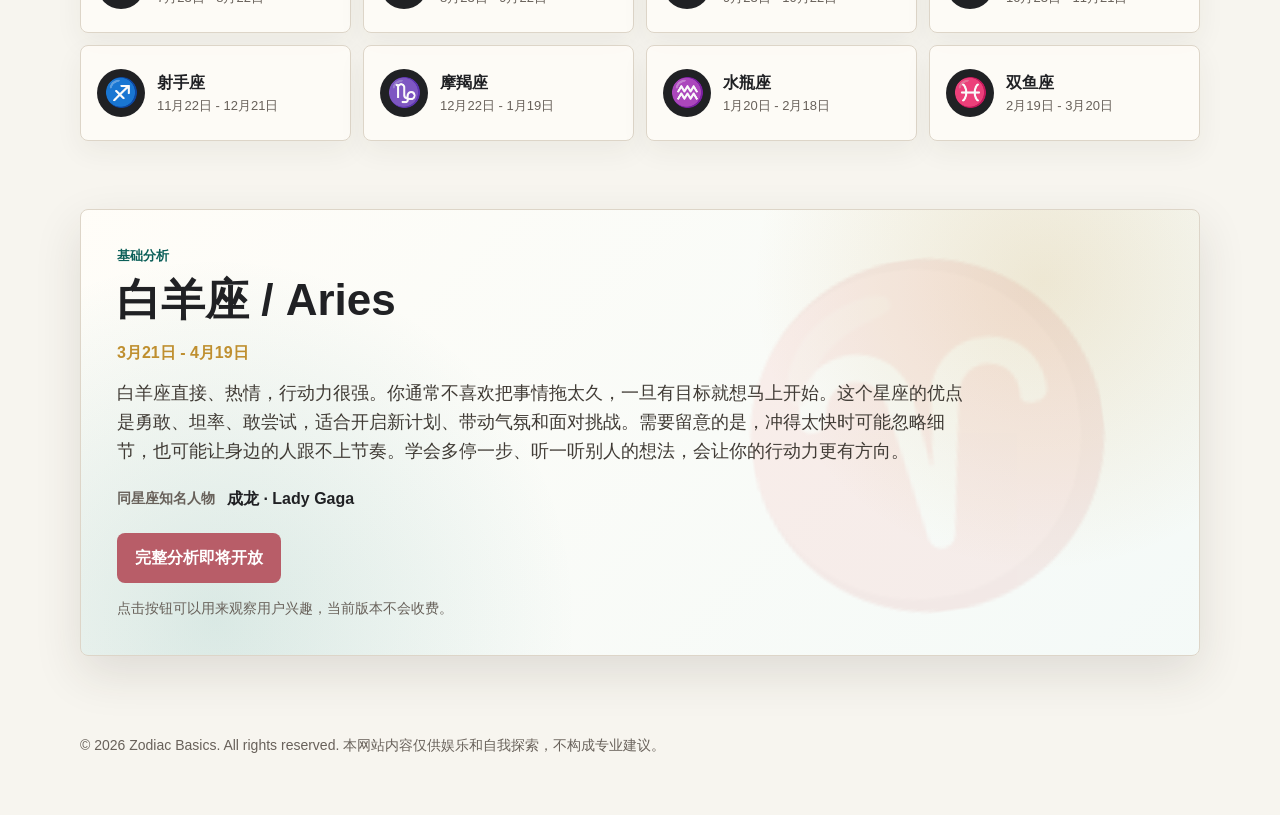
==== commit 5f8f8c0f: "Add zodiac story articles page" ====
--- a/index.html
+++ b/index.html
@@ -28,6 +28,7 @@
         <nav class="site-nav" aria-label="Main navigation">
           <a href="#top" data-i18n="navHome">首页</a>
           <a href="#zodiac" data-i18n="navZodiac">星座</a>
+          <a href="articles.html" data-track="articles_nav_click" data-i18n="navArticles">文章</a>
         </nav>
         <div class="language-switch" aria-label="Language switch">
           <button class="lang-button active" type="button" data-lang="zh">中文</button>
@@ -133,6 +134,6 @@
       <p data-i18n="footer">© 2026 Zodiac Basics. All rights reserved. 本网站内容仅供娱乐和自我探索，不构成专业建议。</p>
     </footer>
 
-    <script src="script.js?v=20260522-1"></script>
+    <script src="script.js?v=20260525-1"></script>
   </body>
 </html>
--- a/styles.css
+++ b/styles.css
@@ -596,6 +596,137 @@
   font-size: 14px;
 }
 
+.articles-page {
+  width: min(1120px, calc(100% - 36px));
+  margin: 0 auto;
+  padding: clamp(34px, 6vw, 72px) 0 38px;
+}
+
+.articles-hero {
+  display: grid;
+  gap: 14px;
+  margin-bottom: 28px;
+  padding: clamp(24px, 5vw, 44px);
+  overflow: hidden;
+  border: 1px solid rgba(15, 118, 110, 0.18);
+  border-radius: 8px;
+  background:
+    linear-gradient(90deg, rgba(8, 12, 24, 0.82), rgba(8, 12, 24, 0.38)),
+    url("assets/hero-stars.png") center / cover no-repeat;
+  color: white;
+}
+
+.articles-hero .eyebrow,
+.articles-hero p {
+  color: rgba(255, 255, 255, 0.86);
+}
+
+.articles-hero h1 {
+  max-width: 820px;
+  color: white;
+}
+
+.articles-hero p {
+  max-width: 760px;
+  margin: 0;
+  font-size: 18px;
+}
+
+.article-grid {
+  display: grid;
+  grid-template-columns: repeat(3, minmax(0, 1fr));
+  gap: 14px;
+}
+
+.article-card {
+  position: relative;
+  display: grid;
+  gap: 10px;
+  min-height: 280px;
+  overflow: hidden;
+  padding: 22px;
+  border: 1px solid var(--line);
+  border-radius: 8px;
+  background:
+    radial-gradient(circle at 100% 0%, rgba(191, 143, 47, 0.14), transparent 34%),
+    linear-gradient(145deg, rgba(255, 253, 248, 0.98), rgba(242, 248, 246, 0.94));
+  box-shadow: 0 12px 34px rgba(52, 45, 36, 0.08);
+}
+
+.article-symbol {
+  position: absolute;
+  right: 16px;
+  bottom: -28px;
+  color: rgba(15, 118, 110, 0.08);
+  font-size: 140px;
+  font-weight: 900;
+  line-height: 1;
+  pointer-events: none;
+}
+
+.article-tag {
+  margin: 0;
+  color: var(--gold);
+  font-size: 13px;
+  font-weight: 900;
+}
+
+.article-card h2 {
+  margin: 0;
+  font-size: 23px;
+}
+
+.article-card p {
+  margin: 0;
+  color: #403b35;
+}
+
+.read-button {
+  width: fit-content;
+  min-height: 42px;
+  align-self: end;
+  margin-top: 6px;
+  padding: 9px 13px;
+  border: 0;
+  border-radius: 8px;
+  background: var(--accent);
+  color: white;
+  cursor: pointer;
+  font: inherit;
+  font-weight: 800;
+}
+
+.read-button:hover {
+  background: var(--accent-strong);
+}
+
+.article-reader {
+  position: relative;
+  margin-top: 18px;
+  padding: clamp(24px, 5vw, 42px);
+  border: 1px solid var(--line);
+  border-radius: 8px;
+  background: var(--paper);
+  box-shadow: var(--shadow);
+}
+
+.article-reader h2 {
+  max-width: 860px;
+  margin-bottom: 18px;
+}
+
+.article-reader p {
+  max-width: 820px;
+  margin: 0 0 16px;
+  color: #403b35;
+  font-size: 18px;
+}
+
+.article-close {
+  top: 18px;
+  right: 18px;
+}
+
 @media (max-width: 860px) {
   .welcome,
   .hero {
@@ -610,6 +741,10 @@
   .zodiac-grid {
     grid-template-columns: repeat(2, minmax(0, 1fr));
   }
+
+  .article-grid {
+    grid-template-columns: repeat(2, minmax(0, 1fr));
+  }
 }
 
 @media (max-width: 560px) {
@@ -644,4 +779,12 @@
   .premium-list {
     grid-template-columns: 1fr;
   }
-}
+
+  .article-grid {
+    grid-template-columns: 1fr;
+  }
+
+  .article-card {
+    min-height: auto;
+  }
+}
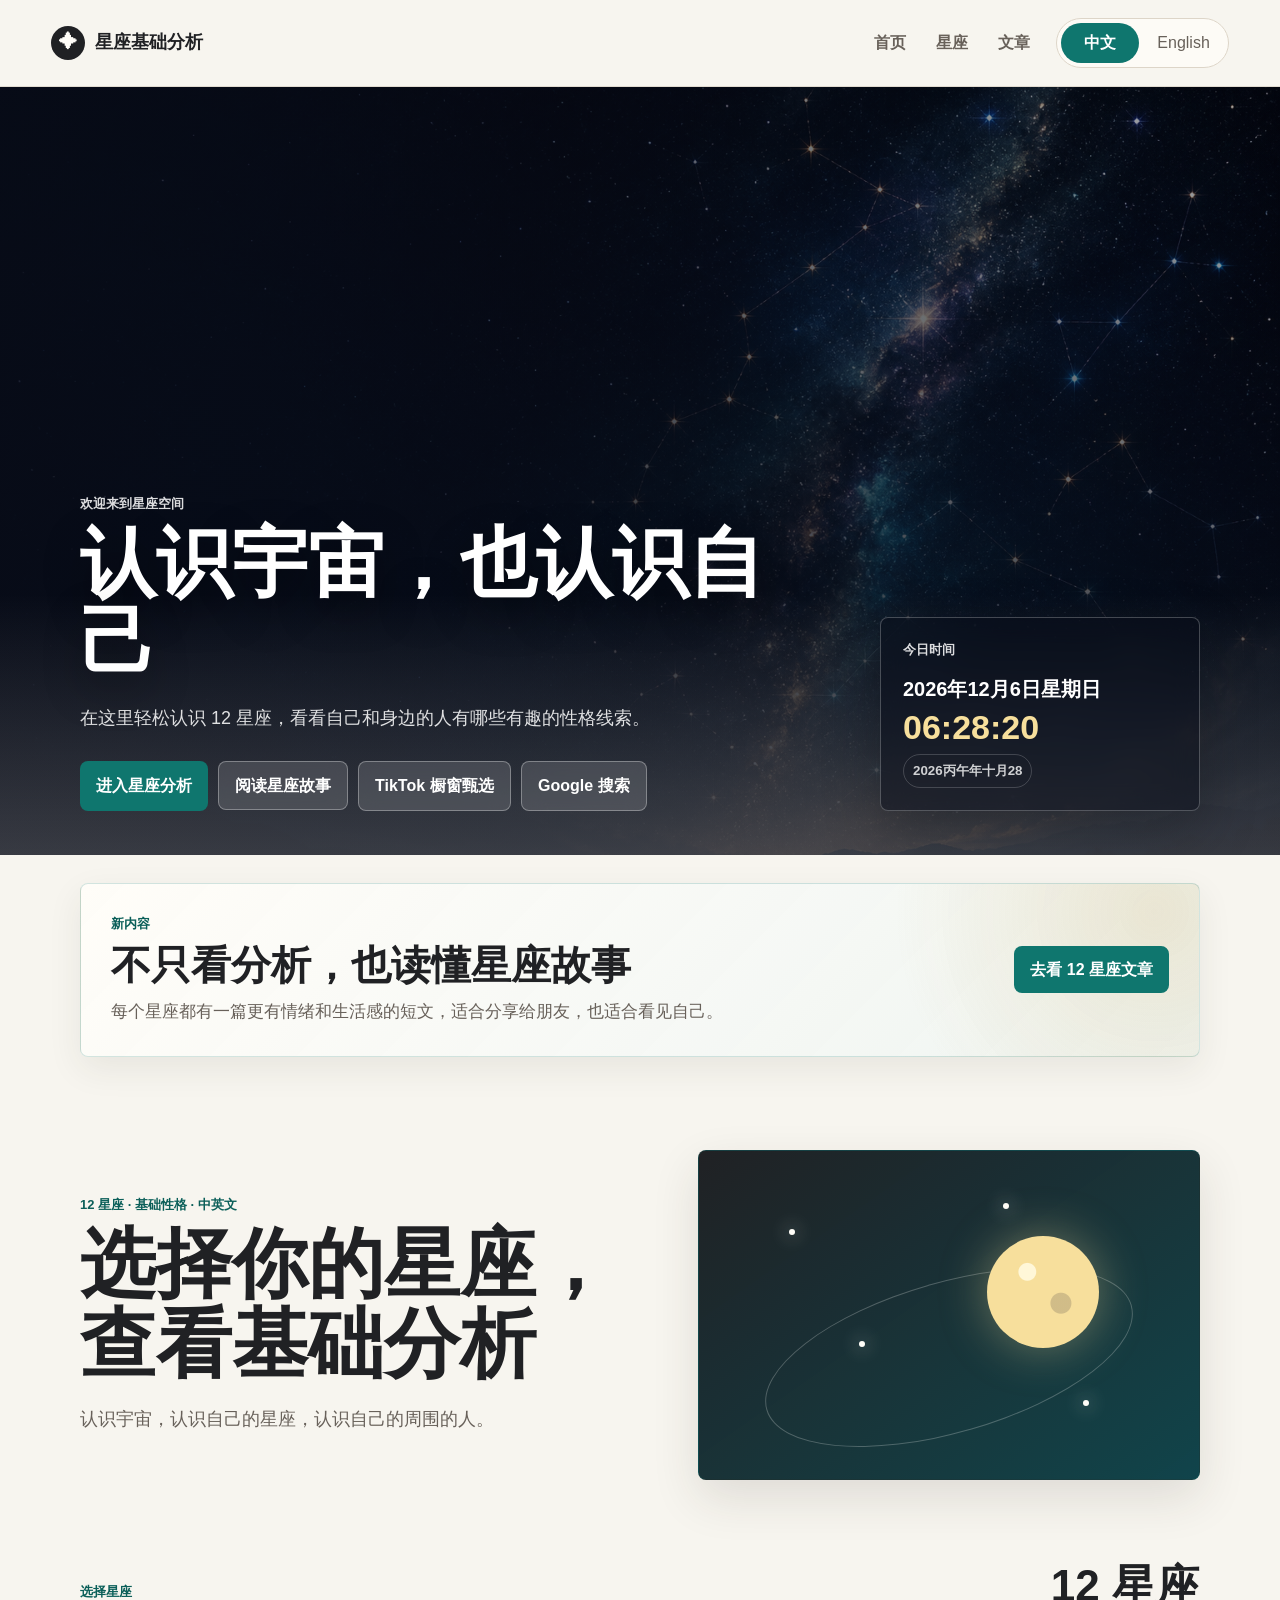
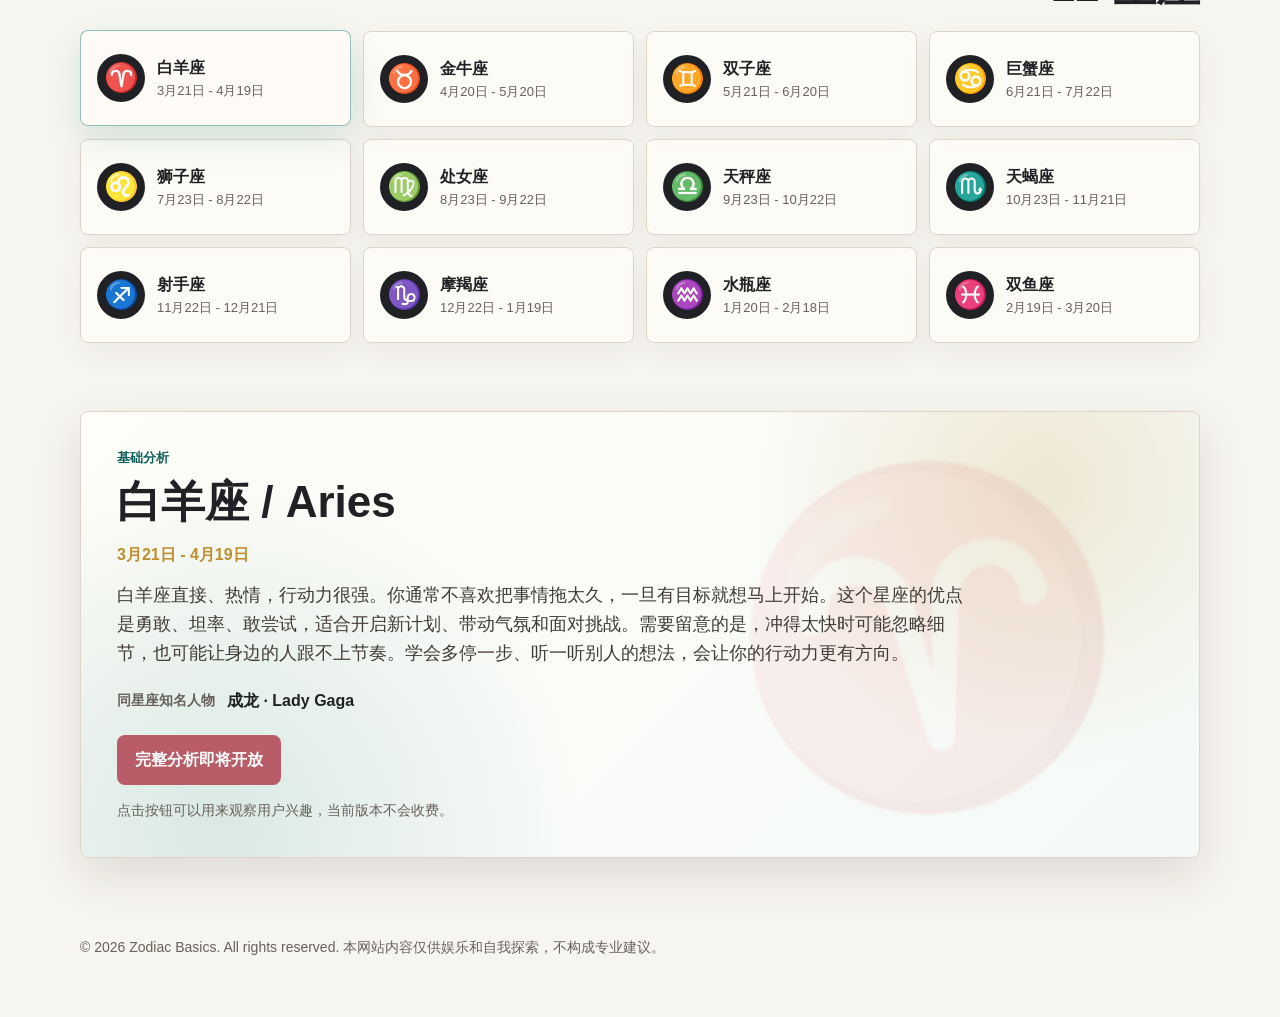
==== commit d4b68857: "Improve article discovery and depth" ====
--- a/index.html
+++ b/index.html
@@ -47,6 +47,7 @@
           </p>
           <div class="welcome-actions">
             <a class="primary-link" href="#zodiac" data-track="enter_zodiac_click" data-i18n="enterSite">进入星座分析</a>
+            <a class="secondary-link" href="articles.html" data-track="articles_hero_click" data-i18n="articlesLink">阅读星座故事</a>
             <a class="secondary-link" href="https://www.tiktok.com/@funsky9" target="_blank" rel="noopener" data-track="tiktok_picks_click" data-i18n="tiktokLink">TikTok 橱窗甄选</a>
             <a class="secondary-link" href="https://www.google.com/search?q=zodiac+signs" target="_blank" rel="noopener" data-track="google_search_click" data-i18n="googleLink">Google 搜索</a>
           </div>
@@ -55,7 +56,19 @@
           <p class="eyebrow" data-i18n="today">今日时间</p>
           <strong id="current-date">--</strong>
           <span id="current-time">--:--:--</span>
+          <small id="current-lunar">--</small>
         </aside>
+      </section>
+
+      <section class="content-band" aria-labelledby="stories-title">
+        <div>
+          <p class="eyebrow" data-i18n="storiesEyebrow">新内容</p>
+          <h2 id="stories-title" data-i18n="storiesTitle">不只看分析，也读懂星座故事</h2>
+          <p data-i18n="storiesText">
+            每个星座都有一篇更有情绪和生活感的短文，适合分享给朋友，也适合看见自己。
+          </p>
+        </div>
+        <a class="primary-link" href="articles.html" data-track="articles_band_click" data-i18n="storiesButton">去看 12 星座文章</a>
       </section>
 
       <section class="hero">
@@ -134,6 +147,6 @@
       <p data-i18n="footer">© 2026 Zodiac Basics. All rights reserved. 本网站内容仅供娱乐和自我探索，不构成专业建议。</p>
     </footer>
 
-    <script src="script.js?v=20260525-1"></script>
+    <script src="script.js?v=20260525-2"></script>
   </body>
 </html>
--- a/styles.css
+++ b/styles.css
@@ -234,6 +234,43 @@
   font-size: 34px;
   font-weight: 900;
   line-height: 1.1;
+}
+
+.time-panel small {
+  width: fit-content;
+  margin-top: 4px;
+  padding: 5px 9px;
+  border: 1px solid rgba(255, 255, 255, 0.18);
+  border-radius: 999px;
+  color: rgba(255, 255, 255, 0.8);
+  font-weight: 800;
+}
+
+.content-band {
+  display: grid;
+  grid-template-columns: minmax(0, 1fr) auto;
+  gap: 18px;
+  align-items: center;
+  width: min(1120px, calc(100% - 36px));
+  margin: 28px auto 0;
+  padding: clamp(20px, 4vw, 30px);
+  border: 1px solid rgba(15, 118, 110, 0.18);
+  border-radius: 8px;
+  background:
+    radial-gradient(circle at 96% 16%, rgba(191, 143, 47, 0.16), transparent 24%),
+    linear-gradient(135deg, rgba(255, 253, 248, 0.98), rgba(238, 244, 242, 0.92));
+  box-shadow: 0 12px 34px rgba(52, 45, 36, 0.08);
+}
+
+.content-band h2 {
+  font-size: clamp(26px, 3.6vw, 40px);
+}
+
+.content-band p:not(.eyebrow) {
+  max-width: 720px;
+  margin: 10px 0 0;
+  color: var(--muted);
+  font-size: 17px;
 }
 
 .hero {
@@ -745,6 +782,14 @@
   .article-grid {
     grid-template-columns: repeat(2, minmax(0, 1fr));
   }
+
+  .content-band {
+    grid-template-columns: 1fr;
+  }
+
+  .content-band .primary-link {
+    width: fit-content;
+  }
 }
 
 @media (max-width: 560px) {
@@ -787,4 +832,8 @@
   .article-card {
     min-height: auto;
   }
-}
+
+  .content-band .primary-link {
+    width: 100%;
+  }
+}
